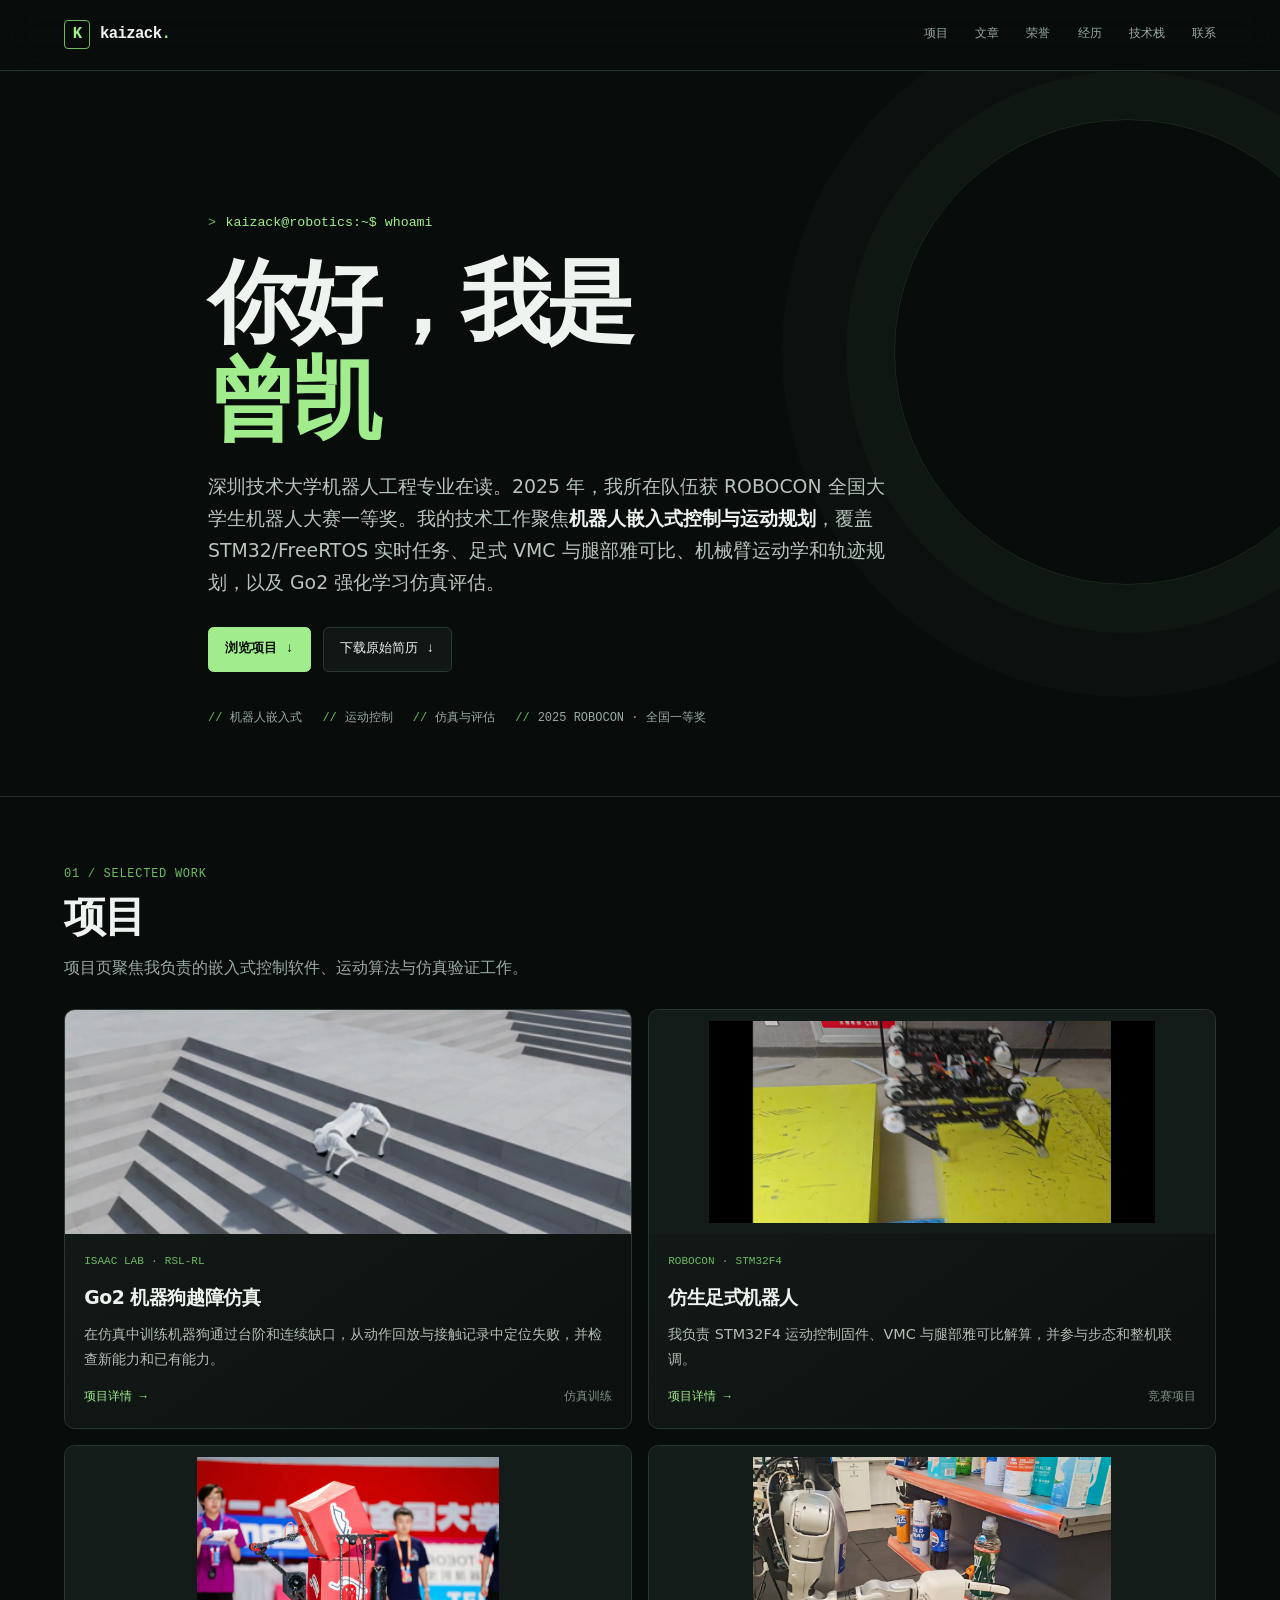
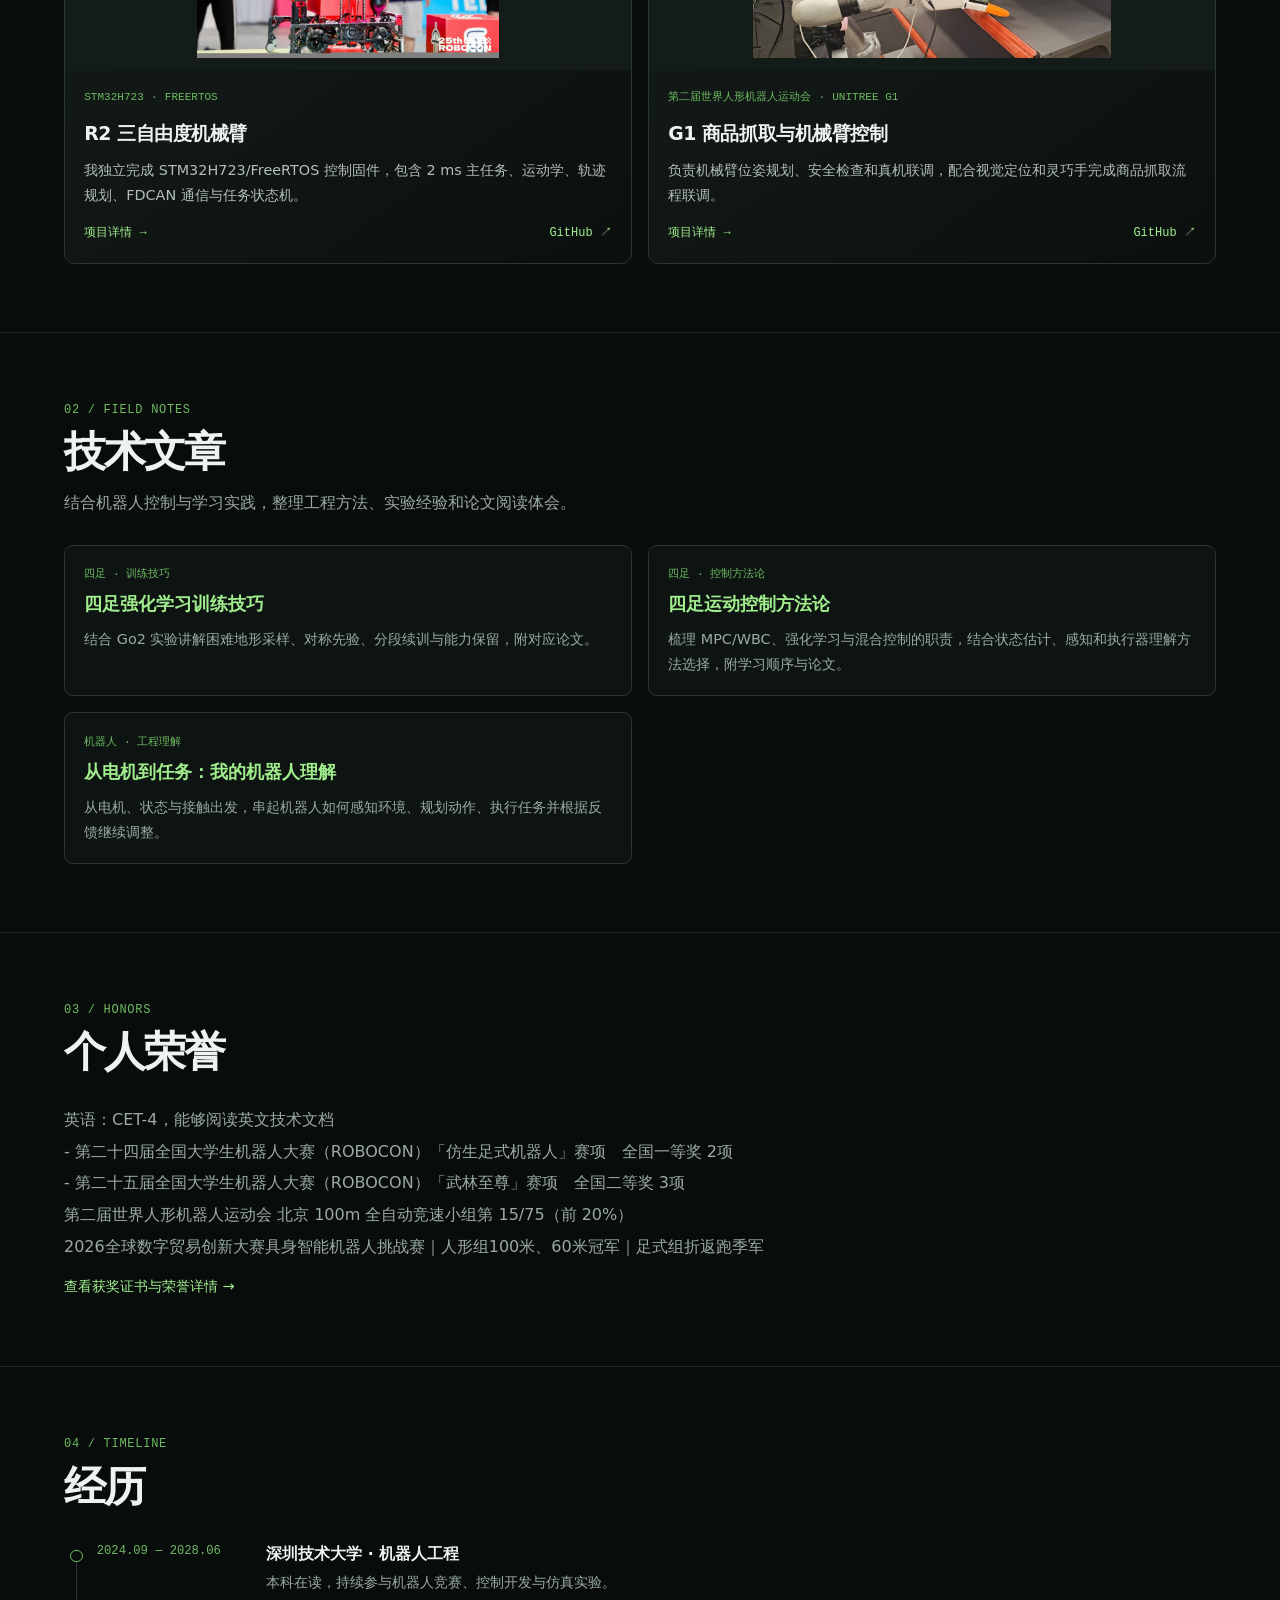
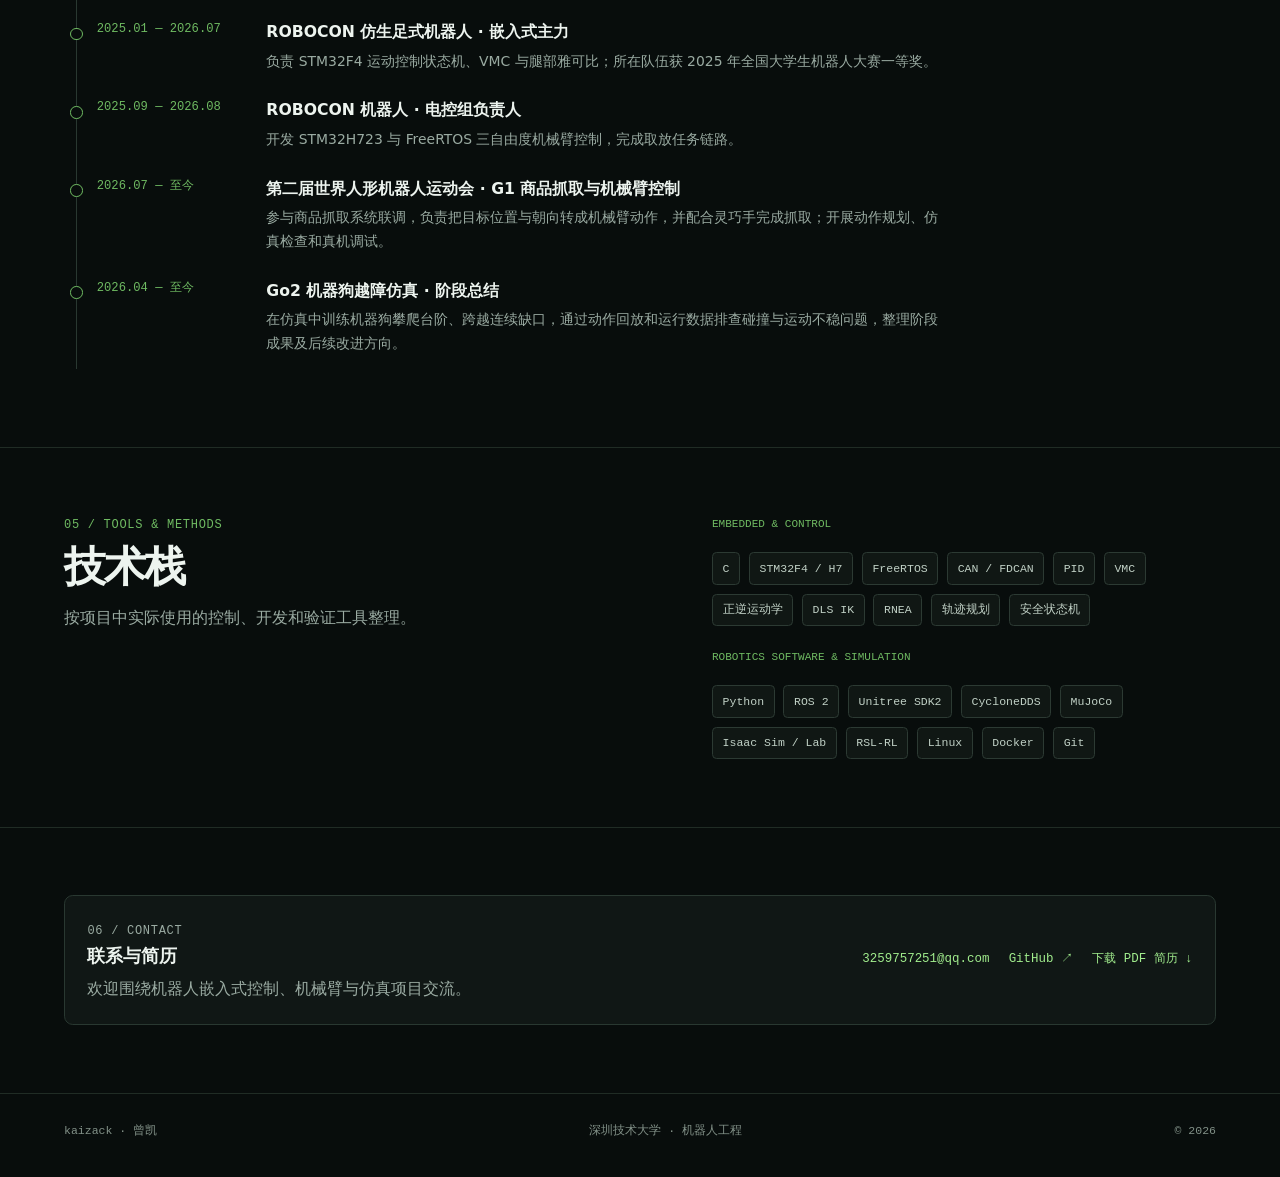
==== index.html @ fd7bc39d "Sync portfolio updates and resume-style honors" ====
<!doctype html>
<html lang="zh-CN">
<head>
  <meta charset="utf-8">
  <meta name="viewport" content="width=device-width, initial-scale=1">
  <meta name="theme-color" content="#080d0c">
  <meta name="description" content="曾凯的机器人项目与技术笔记：四足运动控制、STM32实时控制、Unitree G1机械臂与Go2仿真。">
  <title>kaizack — 曾凯的机器人技术主页</title>
  <link rel="icon" href="/assets/mark.svg" type="image/svg+xml">
  <link rel="stylesheet" href="/assets/site.css?v=d2a3a76b84ee8436ade313af73252d78590f33d6">
  <script src="/assets/site.js" defer></script>
</head>
<body>
<a class="skip-link" href="#main">跳至正文</a>
<header class="site-header"><div class="wrap nav-shell">
  <a class="brand" href="/" aria-label="kaizack 首页"><span class="brand-mark">K</span><span>kaizack<span class="brand-dot">.</span></span></a>
  <button class="nav-toggle" type="button" aria-expanded="false" aria-controls="primary-nav">菜单</button>
  <nav class="nav-links" id="primary-nav" aria-label="主导航">
    <a href="#projects">项目</a><a href="#articles">文章</a><a href="#honors">荣誉</a><a href="#timeline">经历</a><a href="#stack">技术栈</a><a href="#contact">联系</a>
  </nav>
</div></header>
<main id="main">
  <section class="hero"><div class="wrap hero-inner">
    <p class="terminal-label">kaizack@robotics:~$ whoami</p>
    <h1>你好，我是<br><span>曾凯</span></h1>
    <p class="hero-copy">深圳技术大学机器人工程专业在读。2025 年，我所在队伍获 ROBOCON 全国大学生机器人大赛一等奖。我的技术工作聚焦<strong>机器人嵌入式控制与运动规划</strong>，覆盖 STM32/FreeRTOS 实时任务、足式 VMC 与腿部雅可比、机械臂运动学和轨迹规划，以及 Go2 强化学习仿真评估。</p>
    <div class="hero-actions"><a class="button button-primary" href="#projects">浏览项目 <span aria-hidden="true">↓</span></a><a class="button" href="/assets/2028%20%E6%B7%B1%E5%9C%B3%E6%8A%80%E6%9C%AF%E5%A4%A7%E5%AD%A6%20%E6%9C%AC%E7%A7%91%20%E6%9C%BA%E5%99%A8%E4%BA%BA%E5%B7%A5%E7%A8%8B%20.pdf" download>下载原始简历 <span aria-hidden="true">↓</span></a></div>
    <div class="hero-facts"><span>机器人嵌入式</span><span>运动控制</span><span>仿真与评估</span><span>2025 ROBOCON · 全国一等奖</span></div>
  </div></section>

  <section class="section" id="projects"><div class="wrap">
    <div class="section-head"><div><p class="eyebrow">01 / selected work</p><h2>项目</h2><p class="section-intro">项目页聚焦我负责的嵌入式控制软件、运动算法与仿真验证工作。</p></div></div>
    <div class="project-grid">
      <article class="project-card">
        <a class="project-media" href="/projects/go2/" aria-label="打开 Go2 越障仿真项目详情"><img src="/assets/go2-stairs-15cm.png" alt="Go2 在 Isaac Lab 仿真中攀越 15 厘米台阶" loading="lazy"></a>
        <div class="project-body"><div class="project-meta"><span>ISAAC LAB</span><span>·</span><span>RSL-RL</span></div><h3>Go2 机器狗越障仿真</h3><p>在仿真中训练机器狗通过台阶和连续缺口，从动作回放与接触记录中定位失败，并检查新能力和已有能力。</p><div class="project-foot"><a href="/projects/go2/">项目详情 →</a><span>仿真训练</span></div></div>
      </article>
      <article class="project-card">
        <a class="project-media" href="/projects/quadruped/" aria-label="打开仿生足式机器人项目详情"><img class="photo-contain" src="/assets/quadruped-robocon.jpg" alt="ROBOCON 仿生足式机器人实机越过赛场障碍" loading="lazy"></a>
        <div class="project-body"><div class="project-meta"><span>ROBOCON</span><span>·</span><span>STM32F4</span></div><h3>仿生足式机器人</h3><p>我负责 STM32F4 运动控制固件、VMC 与腿部雅可比解算，并参与步态和整机联调。</p><div class="project-foot"><a href="/projects/quadruped/">项目详情 →</a><span>竞赛项目</span></div></div>
      </article>
      <article class="project-card">
        <a class="project-media" href="/projects/arm-1034/" aria-label="打开三自由度机械臂项目详情"><img class="photo-contain" src="/assets/arm-1034-robot.jpg" alt="深圳技术大学 1034 战队 ROBOCON 赛场机器人与取物机械臂" loading="lazy"></a>
        <div class="project-body"><div class="project-meta"><span>STM32H723</span><span>·</span><span>FREERTOS</span></div><h3>R2 三自由度机械臂</h3><p>我独立完成 STM32H723/FreeRTOS 控制固件，包含 2 ms 主任务、运动学、轨迹规划、FDCAN 通信与任务状态机。</p><div class="project-foot"><a href="/projects/arm-1034/">项目详情 →</a><a href="https://github.com/sztumbappe/1034_26_Arm" target="_blank" rel="noreferrer">GitHub ↗</a></div></div>
      </article>
      <article class="project-card">
        <a class="project-media" href="/projects/g1/" aria-label="打开 G1 机械臂项目详情"><img class="photo-contain" src="/assets/g1-arm.jpg" alt="Unitree G1 人形机器人机械臂与夹持器现场照片" loading="lazy"></a>
        <div class="project-body"><div class="project-meta"><span>第二届世界人形机器人运动会</span><span>·</span><span>UNITREE G1</span></div><h3>G1 商品抓取与机械臂控制</h3><p>负责机械臂位姿规划、安全检查和真机联调，配合视觉定位和灵巧手完成商品抓取流程联调。</p><div class="project-foot"><a href="/projects/g1/">项目详情 →</a><a href="https://github.com/sztumbappe/1034-G1" target="_blank" rel="noreferrer">GitHub ↗</a></div></div>
      </article>
    </div>
  </div></section>

  <section class="section" id="articles"><div class="wrap">
    <div class="section-head"><div><p class="eyebrow">02 / field notes</p><h2>技术文章</h2><p class="section-intro">结合机器人控制与学习实践，整理工程方法、实验经验和论文阅读体会。</p></div></div>
    <div class="article-grid">
      <article class="article-card"><div class="article-meta">四足 · 训练技巧</div><h3><a href="/blog/go2-evaluation/">四足强化学习训练技巧</a></h3><p>结合 Go2 实验讲解困难地形采样、对称先验、分段续训与能力保留，附对应论文。</p></article>
      <article class="article-card"><div class="article-meta">四足 · 控制方法论</div><h3><a href="/blog/contact-stop-review/">四足运动控制方法论</a></h3><p>梳理 MPC/WBC、强化学习与混合控制的职责，结合状态估计、感知和执行器理解方法选择，附学习顺序与论文。</p></article>
      <article class="article-card"><div class="article-meta">机器人 · 工程理解</div><h3><a href="/blog/from-motors-to-tasks/">从电机到任务：我的机器人理解</a></h3><p>从电机、状态与接触出发，串起机器人如何感知环境、规划动作、执行任务并根据反馈继续调整。</p></article>
    </div>
  </div></section>

  <section class="section" id="honors"><div class="wrap">
    <div class="section-head"><div><p class="eyebrow">03 / honors</p><h2>个人荣誉</h2></div></div>
    <div class="honors-resume-list" aria-label="荣誉与英语能力">
      <p>英语：CET-4，能够阅读英文技术文档</p>
      <p>- 第二十四届全国大学生机器人大赛（ROBOCON）「仿生足式机器人」赛项　全国一等奖 2项</p>
      <p>- 第二十五届全国大学生机器人大赛（ROBOCON）「武林至尊」赛项　全国二等奖 3项</p>
      <p>第二届世界人形机器人运动会 北京 100m 全自动竞速小组第 15/75（前 20%）</p>
      <p>2026全球数字贸易创新大赛具身智能机器人挑战赛｜人形组100米、60米冠军｜足式组折返跑季军</p>
    </div>
    <a class="honors-resume-link" href="/honors/">查看获奖证书与荣誉详情 →</a>
  </div></section>

  <section class="section" id="timeline"><div class="wrap">
    <div class="section-head"><div><p class="eyebrow">04 / timeline</p><h2>经历</h2></div></div>
    <div class="timeline">
      <div class="timeline-item"><div class="timeline-date">2024.09 — 2028.06</div><div><h3>深圳技术大学 · 机器人工程</h3><p>本科在读，持续参与机器人竞赛、控制开发与仿真实验。</p></div></div>
      <div class="timeline-item"><div class="timeline-date">2025.01 — 2026.07</div><div><h3>ROBOCON 仿生足式机器人 · 嵌入式主力</h3><p>负责 STM32F4 运动控制状态机、VMC 与腿部雅可比；所在队伍获 2025 年全国大学生机器人大赛一等奖。</p></div></div>
      <div class="timeline-item"><div class="timeline-date">2025.09 — 2026.08</div><div><h3>ROBOCON 机器人 · 电控组负责人</h3><p>开发 STM32H723 与 FreeRTOS 三自由度机械臂控制，完成取放任务链路。</p></div></div>
      <div class="timeline-item"><div class="timeline-date">2026.07 — 至今</div><div><h3>第二届世界人形机器人运动会 · G1 商品抓取与机械臂控制</h3><p>参与商品抓取系统联调，负责把目标位置与朝向转成机械臂动作，并配合灵巧手完成抓取；开展动作规划、仿真检查和真机调试。</p></div></div>
      <div class="timeline-item"><div class="timeline-date">2026.04 — 至今</div><div><h3>Go2 机器狗越障仿真 · 阶段总结</h3><p>在仿真中训练机器狗攀爬台阶、跨越连续缺口，通过动作回放和运行数据排查碰撞与运动不稳问题，整理阶段成果及后续改进方向。</p></div></div>
    </div>
  </div></section>

  <section class="section" id="stack"><div class="wrap split">
    <div><p class="eyebrow">05 / tools & methods</p><h2>技术栈</h2><p class="section-intro">按项目中实际使用的控制、开发和验证工具整理。</p></div>
    <div>
      <div class="project-meta">EMBEDDED & CONTROL</div><div class="skill-list"><span class="tag">C</span><span class="tag">STM32F4 / H7</span><span class="tag">FreeRTOS</span><span class="tag">CAN / FDCAN</span><span class="tag">PID</span><span class="tag">VMC</span><span class="tag">正逆运动学</span><span class="tag">DLS IK</span><span class="tag">RNEA</span><span class="tag">轨迹规划</span><span class="tag">安全状态机</span></div>
      <div class="project-meta" style="margin-top:1.35rem">ROBOTICS SOFTWARE & SIMULATION</div><div class="skill-list"><span class="tag">Python</span><span class="tag">ROS 2</span><span class="tag">Unitree SDK2</span><span class="tag">CycloneDDS</span><span class="tag">MuJoCo</span><span class="tag">Isaac Sim / Lab</span><span class="tag">RSL-RL</span><span class="tag">Linux</span><span class="tag">Docker</span><span class="tag">Git</span></div>
    </div>
  </div></section>

  <section class="section" id="contact"><div class="wrap">
    <div class="contact-panel"><div><p class="eyebrow">06 / contact</p><h3>联系与简历</h3><p>欢迎围绕机器人嵌入式控制、机械臂与仿真项目交流。</p></div><div class="contact-links"><a href="mailto:3259757251@qq.com">3259757251@qq.com</a><a href="https://github.com/sztumbappe" target="_blank" rel="noreferrer">GitHub ↗</a><a href="/assets/2028%20%E6%B7%B1%E5%9C%B3%E6%8A%80%E6%9C%AF%E5%A4%A7%E5%AD%A6%20%E6%9C%AC%E7%A7%91%20%E6%9C%BA%E5%99%A8%E4%BA%BA%E5%B7%A5%E7%A8%8B%20.pdf" download>下载 PDF 简历 ↓</a></div></div>
  </div></section>
</main>
<footer class="site-footer"><div class="wrap footer-inner"><span>kaizack · 曾凯</span><span>深圳技术大学 · 机器人工程</span><span>© 2026</span></div></footer>
</body></html>
---- assets/site.css ----
:root {
  color-scheme: dark;
  --bg: #080d0c;
  --panel: #101715;
  --panel-raised: #151e1b;
  --line: #293831;
  --muted: #9aaba2;
  --text: #edf4ef;
  --green: #a1ed8d;
  --green-dim: #6fba62;
  --orange: #ffc27a;
  --mono: ui-monospace, SFMono-Regular, Menlo, Monaco, Consolas, "Liberation Mono", monospace;
  --sans: Inter, ui-sans-serif, system-ui, -apple-system, BlinkMacSystemFont, "Segoe UI", sans-serif;
  --measure: 72rem;
}
* { box-sizing: border-box; }
html { scroll-behavior: smooth; scroll-padding-top: 6rem; }
body { margin: 0; color: var(--text); background: var(--bg); font-family: var(--sans); line-height: 1.7; }
body::before { position: fixed; inset: 0; z-index: -1; content: ""; pointer-events: none; opacity: .16; background-image: linear-gradient(rgba(145, 183, 154, .08) 1px, transparent 1px), linear-gradient(90deg, rgba(145, 183, 154, .08) 1px, transparent 1px); background-size: 44px 44px; mask-image: linear-gradient(to bottom, black, transparent 78%); }
a { color: var(--green); text-decoration: none; }
a:hover { color: #d4ffcb; }
button { font: inherit; }
img, video { display: block; max-width: 100%; }
::selection { color: var(--bg); background: var(--green); }
.wrap { width: min(var(--measure), calc(100% - 2.5rem)); margin-inline: auto; }
.mono, code, .eyebrow, .nav-links, .terminal-label, .tag, .project-meta, .article-meta, .timeline-date { font-family: var(--mono); }
.skip-link { position: absolute; left: 1rem; top: -5rem; z-index: 20; padding: .65rem 1rem; color: var(--bg); background: var(--green); }
.skip-link:focus { top: 1rem; }
.site-header { position: sticky; top: 0; z-index: 10; border-bottom: 1px solid rgba(65, 87, 73, .55); background: rgba(8, 13, 12, .88); backdrop-filter: blur(18px); }
.nav-shell { min-height: 4.35rem; display: flex; align-items: center; justify-content: space-between; gap: 1.2rem; }
.brand { display: inline-flex; align-items: center; gap: .6rem; color: var(--text); font-family: var(--mono); font-size: .98rem; font-weight: 700; letter-spacing: -.04em; }
.brand-mark { display: inline-grid; width: 1.65rem; aspect-ratio: 1; place-items: center; border: 1px solid var(--green-dim); border-radius: .25rem; color: var(--green); }
.brand-dot { color: var(--green); }
.nav-links { display: flex; align-items: center; gap: clamp(.8rem, 2.6vw, 1.7rem); font-size: .78rem; }
.nav-links a { color: var(--muted); }
.nav-links a:hover, .nav-links a[aria-current="page"] { color: var(--green); }
.nav-toggle { display: none; padding: .45rem .65rem; border: 1px solid var(--line); border-radius: .35rem; color: var(--text); background: transparent; cursor: pointer; }
main { min-height: 70vh; }
.hero { position: relative; padding: clamp(4.2rem, 10vw, 8rem) 0 4.2rem; overflow: hidden; }
.hero::after { position: absolute; top: 3rem; right: -5rem; width: min(37vw, 29rem); aspect-ratio: 1; border: 1px solid rgba(161, 237, 141, .12); border-radius: 50%; box-shadow: 0 0 0 3rem rgba(161,237,141,.025), 0 0 0 7rem rgba(161,237,141,.02); content: ""; pointer-events: none; }
.hero-inner { position: relative; z-index: 1; max-width: 54rem; }
.terminal-label { display: inline-flex; gap: .6rem; align-items: center; margin-bottom: 1.25rem; color: var(--green); font-size: .83rem; }
.terminal-label::before { content: ">"; color: var(--green-dim); }
.hero h1 { max-width: 15ch; margin: 0; font-size: clamp(2.8rem, 7vw, 5.8rem); font-weight: 720; letter-spacing: -.065em; line-height: 1.08; }
.hero h1 span { color: var(--green); }
.hero-copy { max-width: 43rem; margin: 1.35rem 0 0; color: #b8c5bd; font-size: clamp(1rem, 1.7vw, 1.18rem); }
.hero-copy strong { color: var(--text); font-weight: 600; }
.hero-actions { display: flex; flex-wrap: wrap; gap: .75rem; margin-top: 1.8rem; }
.button { display: inline-flex; min-height: 2.85rem; align-items: center; justify-content: center; gap: .55rem; padding: .65rem 1rem; border: 1px solid var(--line); border-radius: .35rem; color: var(--text); background: var(--panel); font-family: var(--mono); font-size: .83rem; transition: border-color .16s ease, background .16s ease, transform .16s ease; }
.button:hover { transform: translateY(-1px); border-color: var(--green-dim); background: var(--panel-raised); color: var(--text); }
.button-primary { border-color: var(--green); color: #091008; background: var(--green); font-weight: 700; }
.button-primary:hover { border-color: #c1ffb1; color: #091008; background: #c1ffb1; }
.hero-facts { display: flex; flex-wrap: wrap; gap: .6rem 1.25rem; margin-top: 2.25rem; color: var(--muted); font-family: var(--mono); font-size: .75rem; }
.hero-facts span::before { margin-right: .5rem; color: var(--green-dim); content: "//"; }
.section { padding: 4.2rem 0; border-top: 1px solid rgba(65, 87, 73, .43); }
.section-head { display: flex; align-items: end; justify-content: space-between; gap: 1.5rem; margin-bottom: 1.75rem; }
.eyebrow { margin: 0 0 .45rem; color: var(--green-dim); font-size: .75rem; letter-spacing: .06em; text-transform: uppercase; }
h2 { margin: 0; font-size: clamp(1.75rem, 4vw, 2.65rem); letter-spacing: -.045em; line-height: 1.2; }
.section-intro { max-width: 40rem; margin: .7rem 0 0; color: var(--muted); }
.text-link { flex: 0 0 auto; color: var(--green); font-family: var(--mono); font-size: .78rem; }
.text-link::after { content: " ↗"; }
.project-grid { display: grid; grid-template-columns: repeat(2, minmax(0, 1fr)); gap: 1rem; }
.project-card { min-width: 0; overflow: hidden; border: 1px solid var(--line); border-radius: .65rem; background: linear-gradient(145deg, rgba(21,30,27,.95), rgba(12,17,15,.97)); transition: transform .18s ease, border-color .18s ease; }
.project-card:hover { transform: translateY(-3px); border-color: #587254; }
.project-card img { width: 100%; height: 14rem; object-fit: cover; background: #141c19; }
.project-media { display: block; width: 100%; overflow: hidden; cursor: pointer; }
.project-media img { display: block; }
.project-card .photo-contain { object-fit: contain; padding: .7rem; }
.media-button { width: 100%; padding: 0; overflow: hidden; border: 0; background: transparent; cursor: zoom-in; }
.project-body { padding: 1.15rem 1.2rem 1.25rem; }
.project-meta { display: flex; flex-wrap: wrap; gap: .45rem; margin-bottom: .65rem; color: var(--green-dim); font-size: .69rem; }
.project-body h3 { margin: 0; font-size: 1.18rem; letter-spacing: -.025em; }
.project-body p { margin: .55rem 0 1rem; color: #b2beb6; font-size: .9rem; }
.project-foot { display: flex; align-items: center; justify-content: space-between; gap: 1rem; font-family: var(--mono); font-size: .75rem; }
.project-foot a { color: var(--green); }
.project-foot span { color: #7e9085; }
.article-grid { display: grid; grid-template-columns: repeat(2, minmax(0, 1fr)); gap: 1rem; }
.article-card { padding: 1.2rem; border: 1px solid var(--line); border-radius: .55rem; background: rgba(16,23,21,.8); }
.article-card h3 { margin: .35rem 0 .45rem; font-size: 1.13rem; }
.article-card p { margin: 0; color: var(--muted); font-size: .9rem; }
.article-card .article-meta { color: var(--green-dim); font-size: .7rem; }
.honor-highlights { display: grid; grid-template-columns: repeat(2, minmax(0, 1fr)); gap: 1rem; }
.honor-highlight { min-width: 0; overflow: hidden; border: 1px solid var(--line); border-radius: .55rem; background: rgba(16,23,21,.8); }
.honor-highlight-link { display: flex; height: 9rem; align-items: center; justify-content: center; overflow: hidden; padding: .65rem; background: #0c1210; cursor: pointer; }
.honor-highlight-link:hover { background: #111a16; }
.honor-highlight-link img { display: block; flex: 0 1 auto; width: auto; height: 100%; min-width: 0; min-height: 0; max-width: 100%; max-height: 100%; object-fit: contain; }
.honor-highlight-caption { margin: 0; padding: .75rem .9rem .85rem; color: var(--green); font-size: .92rem; line-height: 1.55; }
.honors-resume-list { display: grid; gap: .28rem; margin-top: 1rem; }
.honors-resume-list p { margin: 0; color: var(--muted); font-size: 1rem; font-weight: 400; line-height: 1.7; }
.honors-resume-link { display: inline-block; margin-top: .85rem; color: var(--green); font-size: .9rem; }
.honors-grid { display: grid; grid-template-columns: repeat(3, minmax(0, 1fr)); gap: 1rem; }
.honor-card { min-width: 0; overflow: hidden; border: 1px solid var(--line); border-radius: .55rem; background: rgba(16,23,21,.8); }
.honor-text-card .honor-body { display: flex; min-height: 20rem; flex-direction: column; justify-content: center; }
.honor-preview { display: block; width: 100%; padding: .7rem; border: 0; background: #0c1210; cursor: zoom-in; }
.honor-preview img { width: 100%; aspect-ratio: 210 / 297; object-fit: contain; }
.honor-body { padding: 1rem 1.1rem 1.1rem; }
.honor-year { margin: 0 0 .35rem; color: var(--green-dim); font-family: var(--mono); font-size: .72rem; }
.honor-body h3 { margin: 0; font-size: 1rem; line-height: 1.55; }
.honor-result { margin: .45rem 0 0; color: var(--green); font-size: .9rem; }
.honor-document-link { display: inline-block; margin-top: .65rem; color: var(--green-dim); font-family: var(--mono); font-size: .75rem; }
@media (max-width: 980px) {
  .honors-grid { grid-template-columns: repeat(2, minmax(0, 1fr)); }
}
.split { display: grid; grid-template-columns: minmax(0, 1.1fr) minmax(14rem, .9fr); gap: 2rem; align-items: start; }
.prose { max-width: 52rem; color: #c4cec8; }
.prose p { margin: 0 0 1rem; }
.prose strong { color: var(--text); }
.prose h2 { margin: 2rem 0 .8rem; font-size: 1.45rem; }
.prose h3 { margin: 1.5rem 0 .55rem; color: var(--text); font-size: 1.08rem; }
.prose ul { padding-left: 1.25rem; }
.prose li { margin: .42rem 0; }
.prose code { padding: .08rem .3rem; border: 1px solid #31433a; border-radius: .2rem; color: #c5efa9; background: #121b17; font-size: .88em; }
.prose blockquote { margin: 1.2rem 0; padding: .85rem 1rem; border-left: 2px solid var(--green-dim); color: #d5e0d8; background: rgba(161,237,141,.055); }
.prose pre { overflow-x: auto; margin: 1rem 0 1.2rem; padding: .9rem 1rem; border: 1px solid var(--line); border-radius: .4rem; color: #c4cec8; background: #0c1210; }
.prose pre code { display: block; padding: 0; border: 0; color: inherit; background: transparent; font-size: .84rem; line-height: 1.65; white-space: pre; }
.prose figure { margin: 1rem 0 1.5rem; }
.prose figcaption { margin-top: -.7rem; color: var(--muted); font-size: .82rem; line-height: 1.6; }
.callout { margin: 1.2rem 0; padding: 1rem 1.1rem; border-left: 2px solid var(--green-dim); background: rgba(161,237,141,.055); color: #c9d5cd; }
.callout strong { color: var(--green); }
.timeline { position: relative; display: grid; gap: 0; max-width: 55rem; margin-left: .4rem; }
.timeline::before { position: absolute; top: .55rem; bottom: .65rem; left: .32rem; width: 1px; background: var(--line); content: ""; }
.timeline-item { position: relative; display: grid; grid-template-columns: 9.4rem 1fr; gap: 1.2rem; padding: 0 0 1.5rem 1.65rem; }
.timeline-item::before { position: absolute; top: .56rem; left: 0; width: .65rem; height: .65rem; border: 1px solid var(--green-dim); border-radius: 50%; background: var(--bg); content: ""; }
.timeline-date { color: var(--green-dim); font-size: .76rem; }
.timeline-item h3 { margin: 0; font-size: .98rem; }
.timeline-item p { margin: .25rem 0 0; color: var(--muted); font-size: .87rem; }
.skill-list { display: flex; flex-wrap: wrap; gap: .55rem; margin-top: 1.15rem; }
.tag { padding: .35rem .6rem; border: 1px solid #2c3a33; border-radius: .28rem; color: #c0d0c5; background: #101714; font-size: .72rem; }
.contact-panel { display: flex; flex-wrap: wrap; align-items: center; justify-content: space-between; gap: 1.2rem; padding: 1.4rem; border: 1px solid var(--line); border-radius: .55rem; background: var(--panel); }
.contact-panel h3 { margin: 0; font-size: 1.1rem; }
.contact-panel p { margin: .2rem 0 0; color: var(--muted); }
.contact-links { display: flex; flex-wrap: wrap; gap: .8rem 1.2rem; font-family: var(--mono); font-size: .78rem; }
.site-footer { padding: 1.7rem 0 2.3rem; border-top: 1px solid rgba(65, 87, 73, .43); color: #829188; font-family: var(--mono); font-size: .72rem; }
.footer-inner { display: flex; flex-wrap: wrap; justify-content: space-between; gap: .6rem 1.5rem; }
.page-hero { padding: 3.2rem 0 2rem; border-bottom: 1px solid rgba(65, 87, 73, .43); }
.breadcrumbs { margin-bottom: 1.1rem; color: var(--muted); font-family: var(--mono); font-size: .73rem; }
.breadcrumbs a { color: var(--green-dim); }
.page-hero h1 { margin: 0; font-size: clamp(2.1rem, 5vw, 3.7rem); letter-spacing: -.055em; line-height: 1.12; }
.page-hero .lede { max-width: 52rem; margin: 1rem 0 0; color: #b9c6be; font-size: 1.02rem; }
.page-meta { display: flex; flex-wrap: wrap; gap: .5rem 1rem; margin-top: 1rem; color: var(--green-dim); font-family: var(--mono); font-size: .73rem; }
.detail-content { padding: 2.4rem 0 4.5rem; }
.detail-grid { display: grid; grid-template-columns: minmax(0, 1fr) 17rem; gap: 2rem; align-items: start; }
.detail-aside { position: sticky; top: 6rem; padding: 1rem; border: 1px solid var(--line); border-radius: .45rem; background: var(--panel); }
.detail-aside h2 { margin: 0 0 .65rem; font-size: .78rem; font-family: var(--mono); color: var(--green); }
.detail-aside a { display: block; padding: .32rem 0; color: var(--muted); font-size: .82rem; }
.detail-aside a:hover { color: var(--green); }
.detail-image { width: 100%; max-height: 32rem; margin: 1rem 0 1.35rem; object-fit: contain; border: 1px solid var(--line); border-radius: .45rem; background: #0c1210; }
.metric-grid { display: grid; grid-template-columns: repeat(2, minmax(0, 1fr)); gap: .7rem; margin: 1.2rem 0; }
.metric { padding: .85rem; border: 1px solid var(--line); border-radius: .4rem; background: var(--panel); }
.metric b { display: block; color: var(--green); font-family: var(--mono); font-size: 1.15rem; }
.metric span { display: block; color: var(--muted); font-size: .75rem; }
.video-grid { display: grid; grid-template-columns: repeat(2, minmax(0, 1fr)); gap: 1rem; margin: 1.2rem 0; }
.video-card { min-width: 0; padding: .65rem; border: 1px solid var(--line); border-radius: .45rem; background: var(--panel); }
.video-card video { width: 100%; border-radius: .28rem; background: #050807; }
.video-card h3 { margin: .55rem .2rem .1rem; font-size: .87rem; }
.video-card p { margin: 0 .2rem .25rem; color: var(--muted); font-size: .76rem; }
.data-table { width: 100%; margin: 1rem 0 1.3rem; border-collapse: collapse; font-size: .84rem; }
.data-table th, .data-table td { padding: .7rem .65rem; border-bottom: 1px solid var(--line); text-align: left; vertical-align: top; }
.data-table th { color: var(--green); font-family: var(--mono); font-size: .72rem; font-weight: 500; }
.data-table td { color: #c4cec8; }
.article-toc { padding: 1rem; border: 1px solid var(--line); border-radius: .45rem; background: var(--panel); }
.article-toc h2 { margin: 0 0 .55rem; color: var(--green); font-family: var(--mono); font-size: .78rem; }
.article-toc a { display: block; padding: .25rem 0; color: var(--muted); font-size: .82rem; }
.article-toc a:hover { color: var(--green); }
.note-small { color: var(--muted); font-size: .78rem; }
dialog.lightbox { width: min(94vw, 72rem); max-width: none; max-height: 92vh; padding: .65rem; overflow: auto; border: 1px solid #536953; border-radius: .55rem; color: var(--text); background: #080d0c; }
dialog.lightbox::backdrop { background: rgba(0,0,0,.82); backdrop-filter: blur(5px); }
.lightbox img { width: 100%; max-height: calc(92vh - 5rem); object-fit: contain; }
.lightbox-close { display: flex; justify-content: end; margin-bottom: .4rem; }
.lightbox-close button { padding: .4rem .65rem; border: 1px solid var(--line); border-radius: .25rem; color: var(--text); background: var(--panel); cursor: pointer; }
:focus-visible { outline: 2px solid var(--green); outline-offset: 3px; }
@media (max-width: 760px) {
  .nav-shell { min-height: 4rem; }
  .nav-toggle { display: inline-flex; }
  .nav-links { position: absolute; top: calc(100% + 1px); right: 0; left: 0; display: none; align-items: stretch; flex-direction: column; gap: 0; padding: .5rem 1.25rem 1rem; border-bottom: 1px solid var(--line); background: rgba(8,13,12,.98); }
  .nav-links[data-open="true"] { display: flex; }
  .nav-links a { padding: .6rem .1rem; }
  .project-grid, .article-grid { grid-template-columns: 1fr; }
  .honors-grid { grid-template-columns: 1fr; }
  .honor-highlights { grid-template-columns: repeat(2, minmax(0, 1fr)); }
  .honor-highlight-link { height: 7.5rem; }
  .honor-highlight-caption { padding: .6rem .65rem .7rem; font-size: .78rem; line-height: 1.45; }
  .project-card img { height: 13rem; }
  .split, .detail-grid { grid-template-columns: 1fr; }
  .detail-aside { position: static; order: -1; }
  .detail-aside nav { display: flex; flex-wrap: wrap; gap: .2rem .8rem; }
  .timeline-item { grid-template-columns: 1fr; gap: .12rem; }
  .video-grid { grid-template-columns: 1fr; }
  .section { padding: 3.2rem 0; }
}
@media (max-width: 440px) {
  .wrap { width: min(var(--measure), calc(100% - 1.4rem)); }
  .hero { padding-top: 3.5rem; }
  .hero::after { right: -15rem; width: 24rem; }
  .section-head { align-items: start; flex-direction: column; gap: .6rem; }
  .contact-panel { align-items: start; flex-direction: column; }
  .metric-grid { grid-template-columns: 1fr 1fr; }
  .data-table { font-size: .74rem; }
  .data-table th, .data-table td { padding: .55rem .4rem; }
}
@media (prefers-reduced-motion: reduce) {
  html { scroll-behavior: auto; }
  *, *::before, *::after { scroll-behavior: auto !important; transition-duration: .01ms !important; animation-duration: .01ms !important; }
}
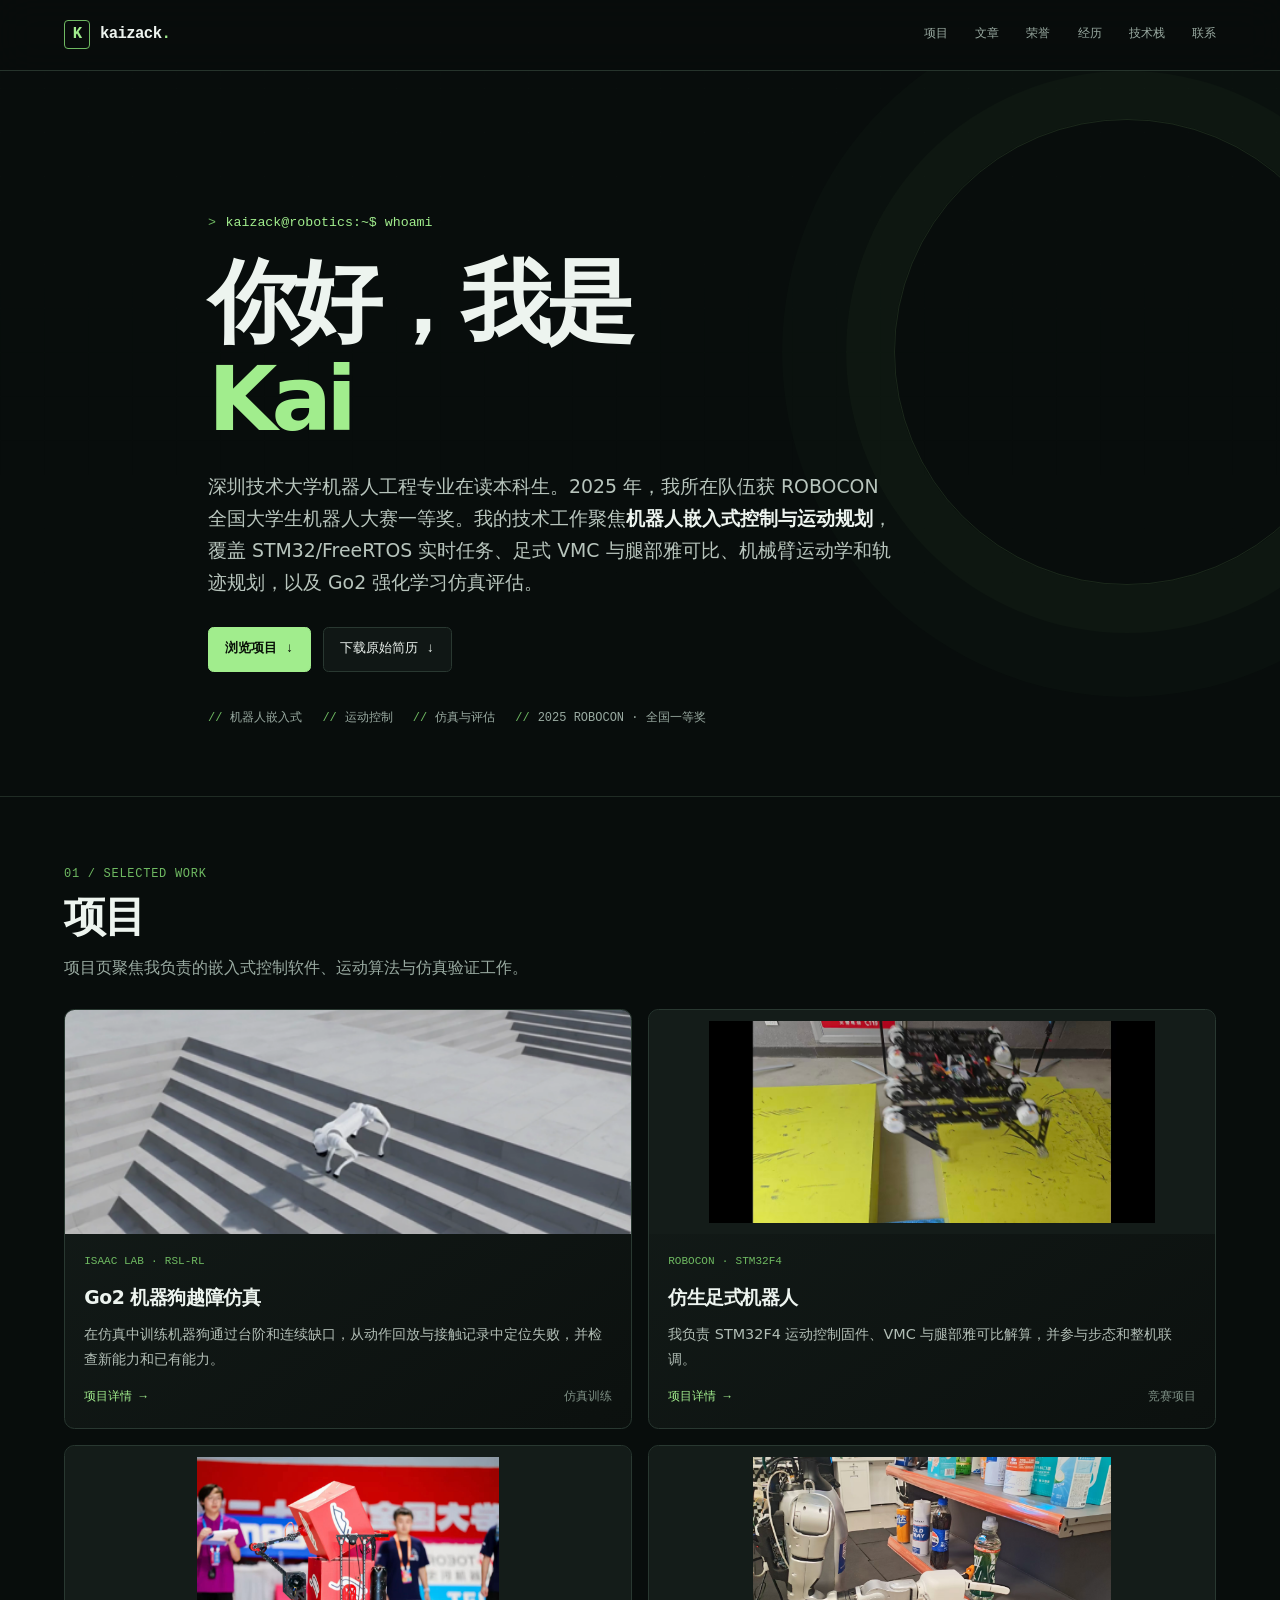
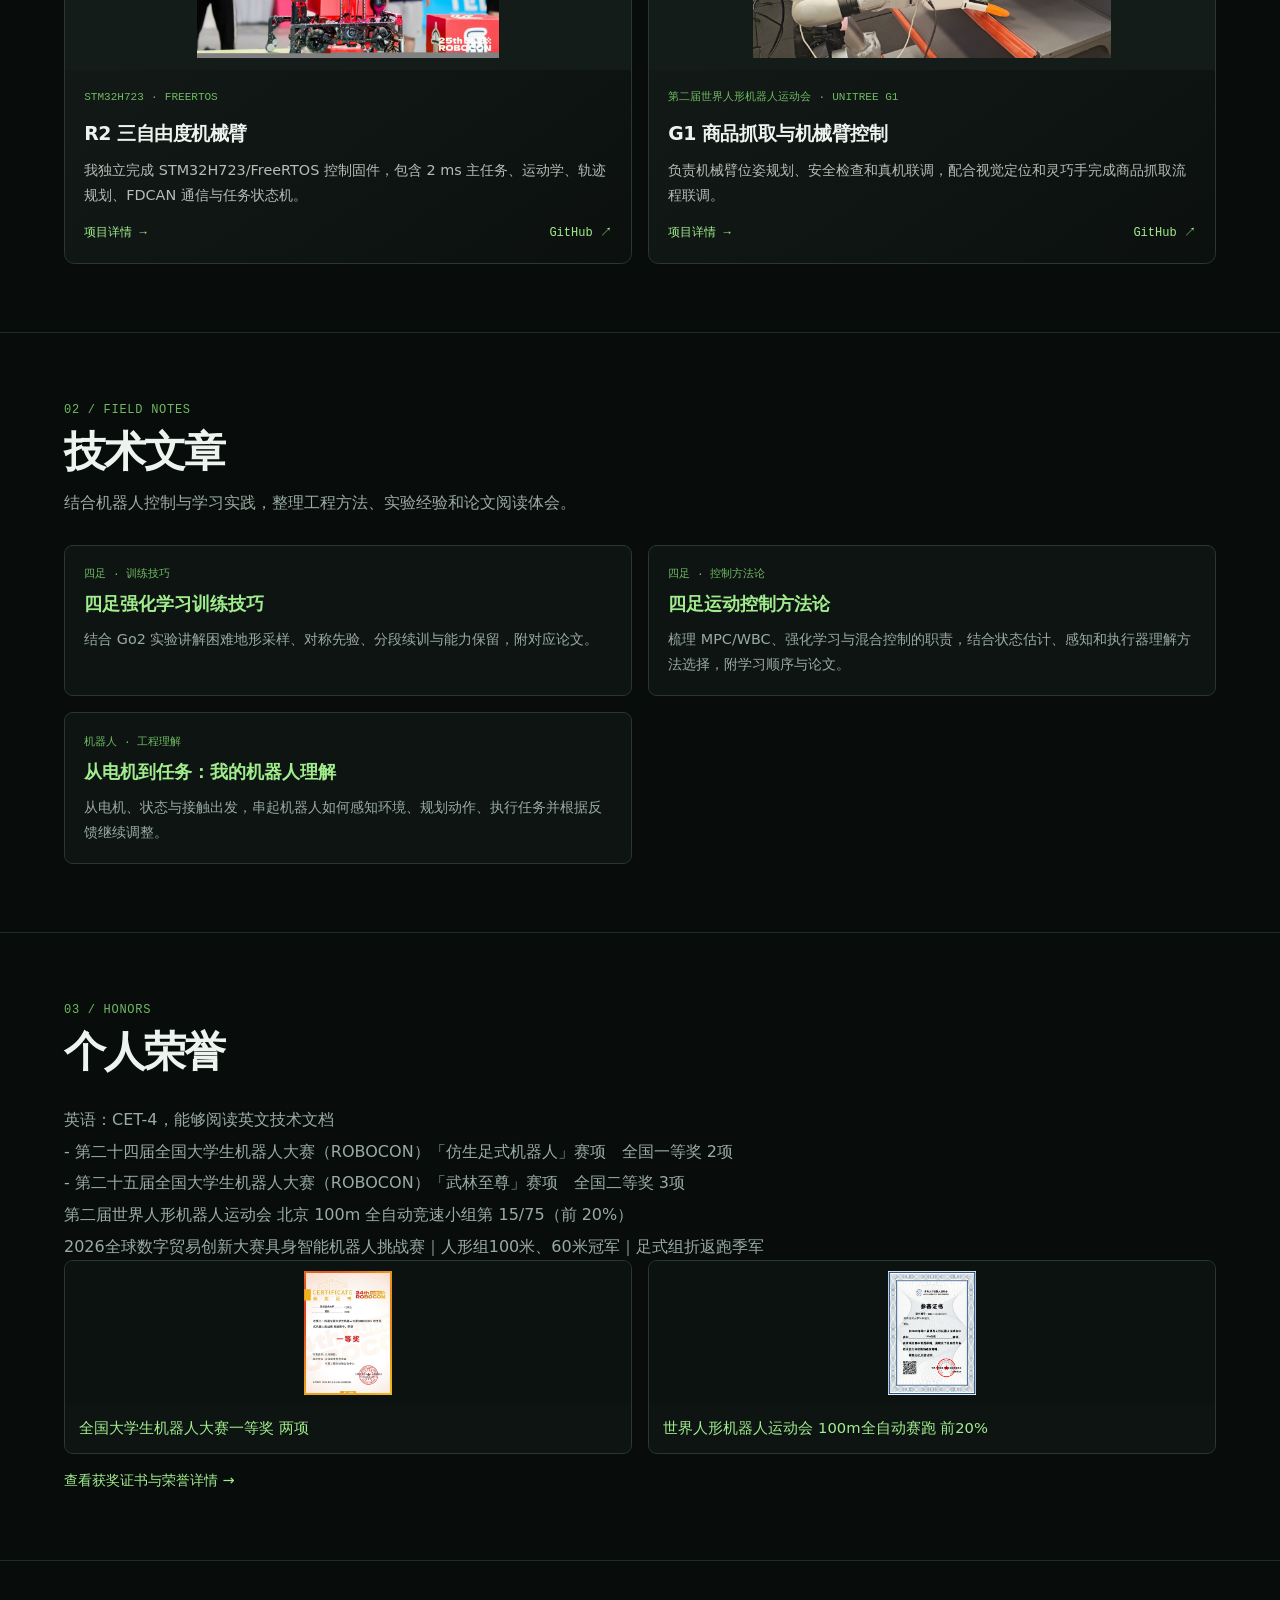
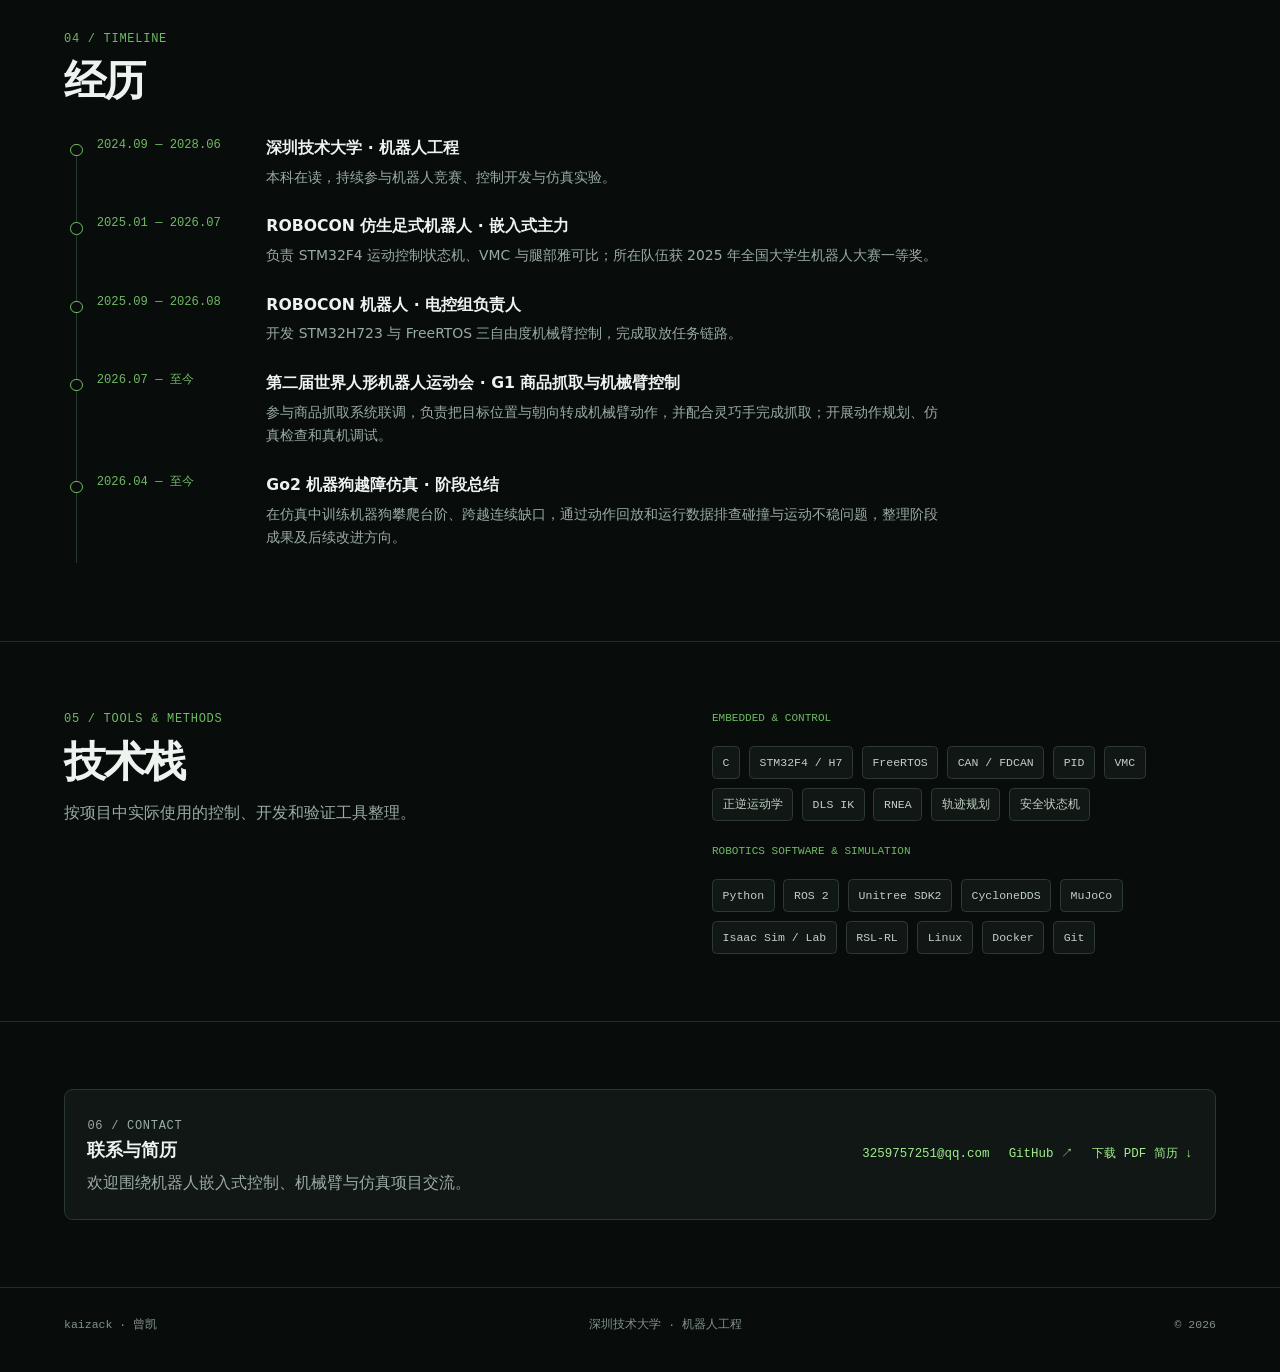
==== commit e979124f: "Update profile, honors gallery, and Go2 replay placement" ====
--- a/index.html
+++ b/index.html
@@ -4,8 +4,8 @@
   <meta charset="utf-8">
   <meta name="viewport" content="width=device-width, initial-scale=1">
   <meta name="theme-color" content="#080d0c">
-  <meta name="description" content="曾凯的机器人项目与技术笔记：四足运动控制、STM32实时控制、Unitree G1机械臂与Go2仿真。">
-  <title>kaizack — 曾凯的机器人技术主页</title>
+  <meta name="description" content="kai的机器人项目与技术笔记：四足运动控制、STM32实时控制、Unitree G1机械臂与Go2仿真。">
+  <title>kaizack —的机器人技术主页</title>
   <link rel="icon" href="/assets/mark.svg" type="image/svg+xml">
   <link rel="stylesheet" href="/assets/site.css?v=d2a3a76b84ee8436ade313af73252d78590f33d6">
   <script src="/assets/site.js" defer></script>
@@ -22,8 +22,8 @@
 <main id="main">
   <section class="hero"><div class="wrap hero-inner">
     <p class="terminal-label">kaizack@robotics:~$ whoami</p>
-    <h1>你好，我是<br><span>曾凯</span></h1>
-    <p class="hero-copy">深圳技术大学机器人工程专业在读。2025 年，我所在队伍获 ROBOCON 全国大学生机器人大赛一等奖。我的技术工作聚焦<strong>机器人嵌入式控制与运动规划</strong>，覆盖 STM32/FreeRTOS 实时任务、足式 VMC 与腿部雅可比、机械臂运动学和轨迹规划，以及 Go2 强化学习仿真评估。</p>
+    <h1>你好，我是<br><span>Kai</span></h1>
+    <p class="hero-copy">深圳技术大学机器人工程专业在读本科生。2025 年，我所在队伍获 ROBOCON 全国大学生机器人大赛一等奖。我的技术工作聚焦<strong>机器人嵌入式控制与运动规划</strong>，覆盖 STM32/FreeRTOS 实时任务、足式 VMC 与腿部雅可比、机械臂运动学和轨迹规划，以及 Go2 强化学习仿真评估。</p>
     <div class="hero-actions"><a class="button button-primary" href="#projects">浏览项目 <span aria-hidden="true">↓</span></a><a class="button" href="/assets/2028%20%E6%B7%B1%E5%9C%B3%E6%8A%80%E6%9C%AF%E5%A4%A7%E5%AD%A6%20%E6%9C%AC%E7%A7%91%20%E6%9C%BA%E5%99%A8%E4%BA%BA%E5%B7%A5%E7%A8%8B%20.pdf" download>下载原始简历 <span aria-hidden="true">↓</span></a></div>
     <div class="hero-facts"><span>机器人嵌入式</span><span>运动控制</span><span>仿真与评估</span><span>2025 ROBOCON · 全国一等奖</span></div>
   </div></section>
@@ -68,6 +68,20 @@
       <p>第二届世界人形机器人运动会 北京 100m 全自动竞速小组第 15/75（前 20%）</p>
       <p>2026全球数字贸易创新大赛具身智能机器人挑战赛｜人形组100米、60米冠军｜足式组折返跑季军</p>
     </div>
+    <div class="honor-highlights">
+      <article class="honor-highlight">
+        <a class="honor-highlight-link" href="/honors/" aria-label="查看完整个人荣誉">
+          <img src="/assets/honor-robocon-2025-race.jpg" alt="ROBOCON 全国大学生机器人大赛一等奖证书缩略图" loading="lazy" decoding="async">
+        </a>
+        <p class="honor-highlight-caption">全国大学生机器人大赛一等奖 两项</p>
+      </article>
+      <article class="honor-highlight">
+        <a class="honor-highlight-link" href="/honors/" aria-label="查看完整个人荣誉">
+          <img src="/assets/honor-whrg-2026-100m.jpg" alt="世界人形机器人运动会 100 m 全自动赛跑证书缩略图" loading="lazy" decoding="async">
+        </a>
+        <p class="honor-highlight-caption">世界人形机器人运动会 100m全自动赛跑 前20%</p>
+      </article>
+    </div>
     <a class="honors-resume-link" href="/honors/">查看获奖证书与荣誉详情 →</a>
   </div></section>
 
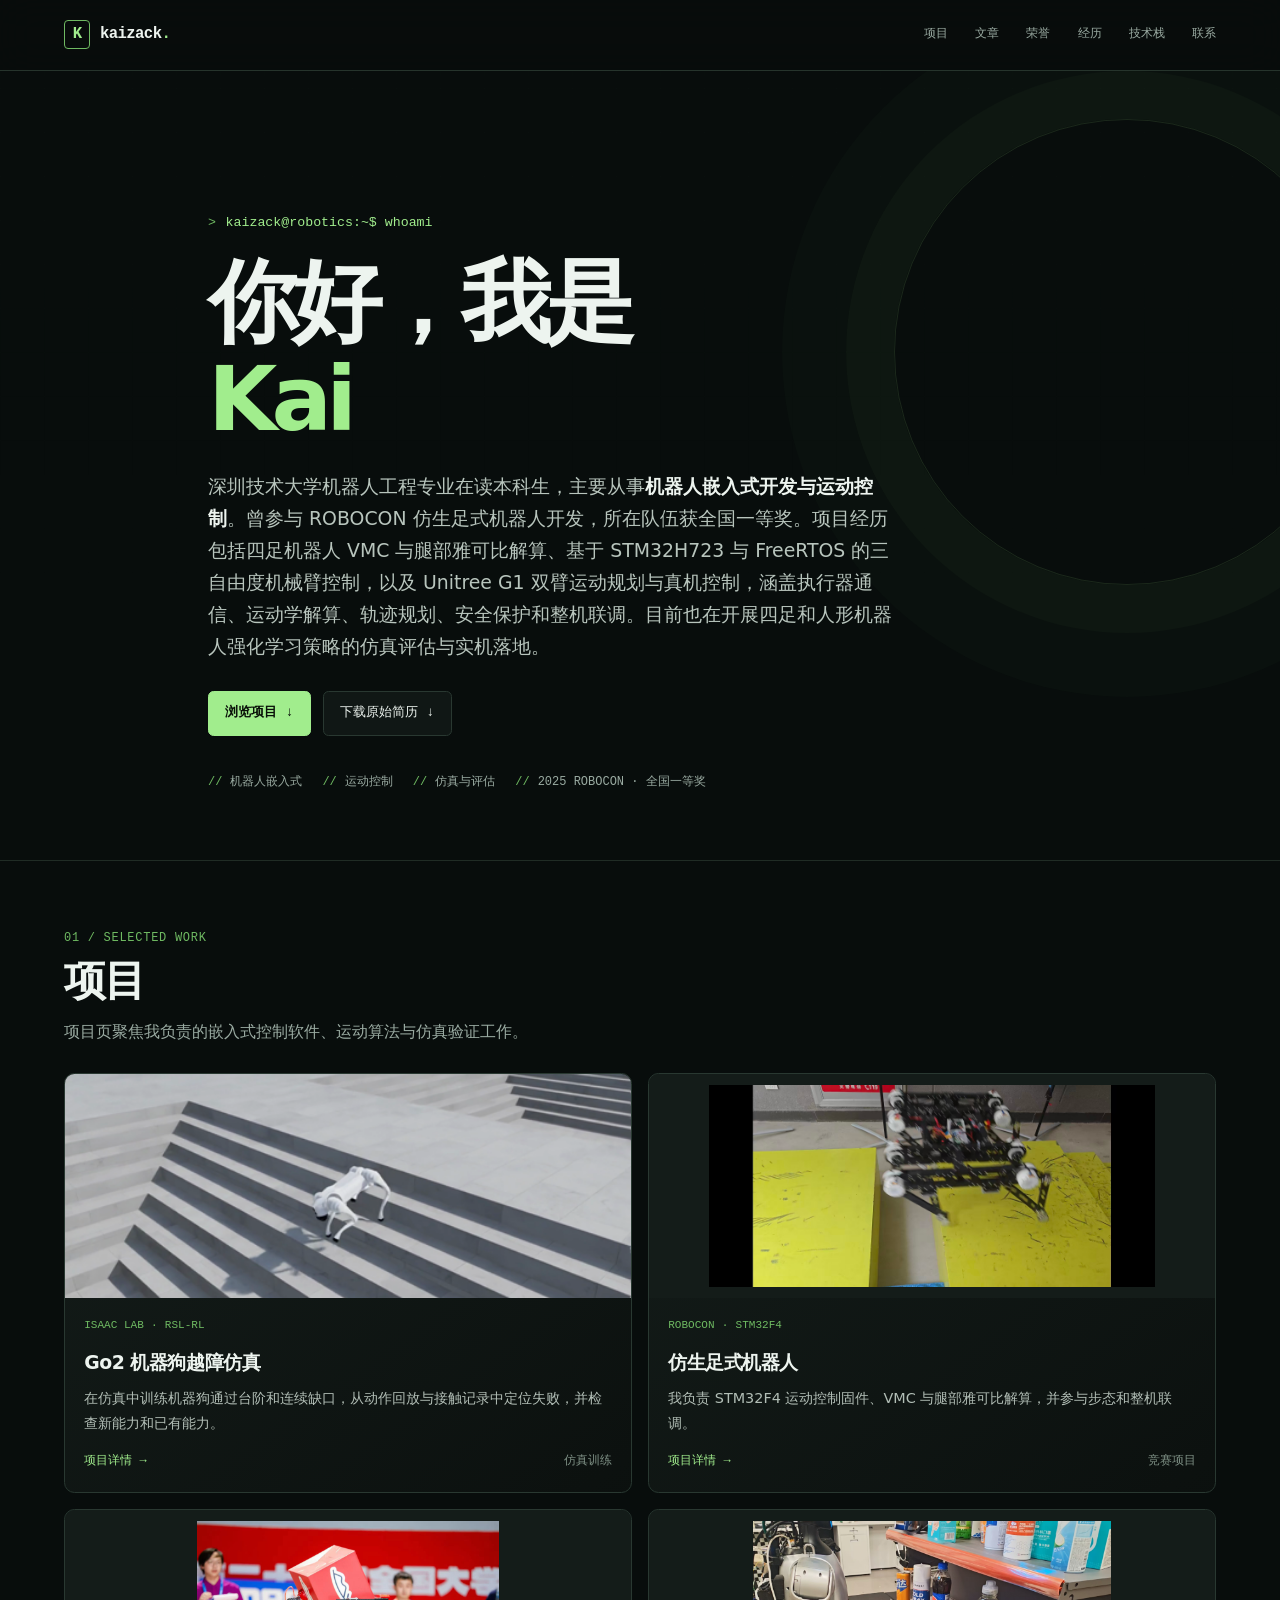
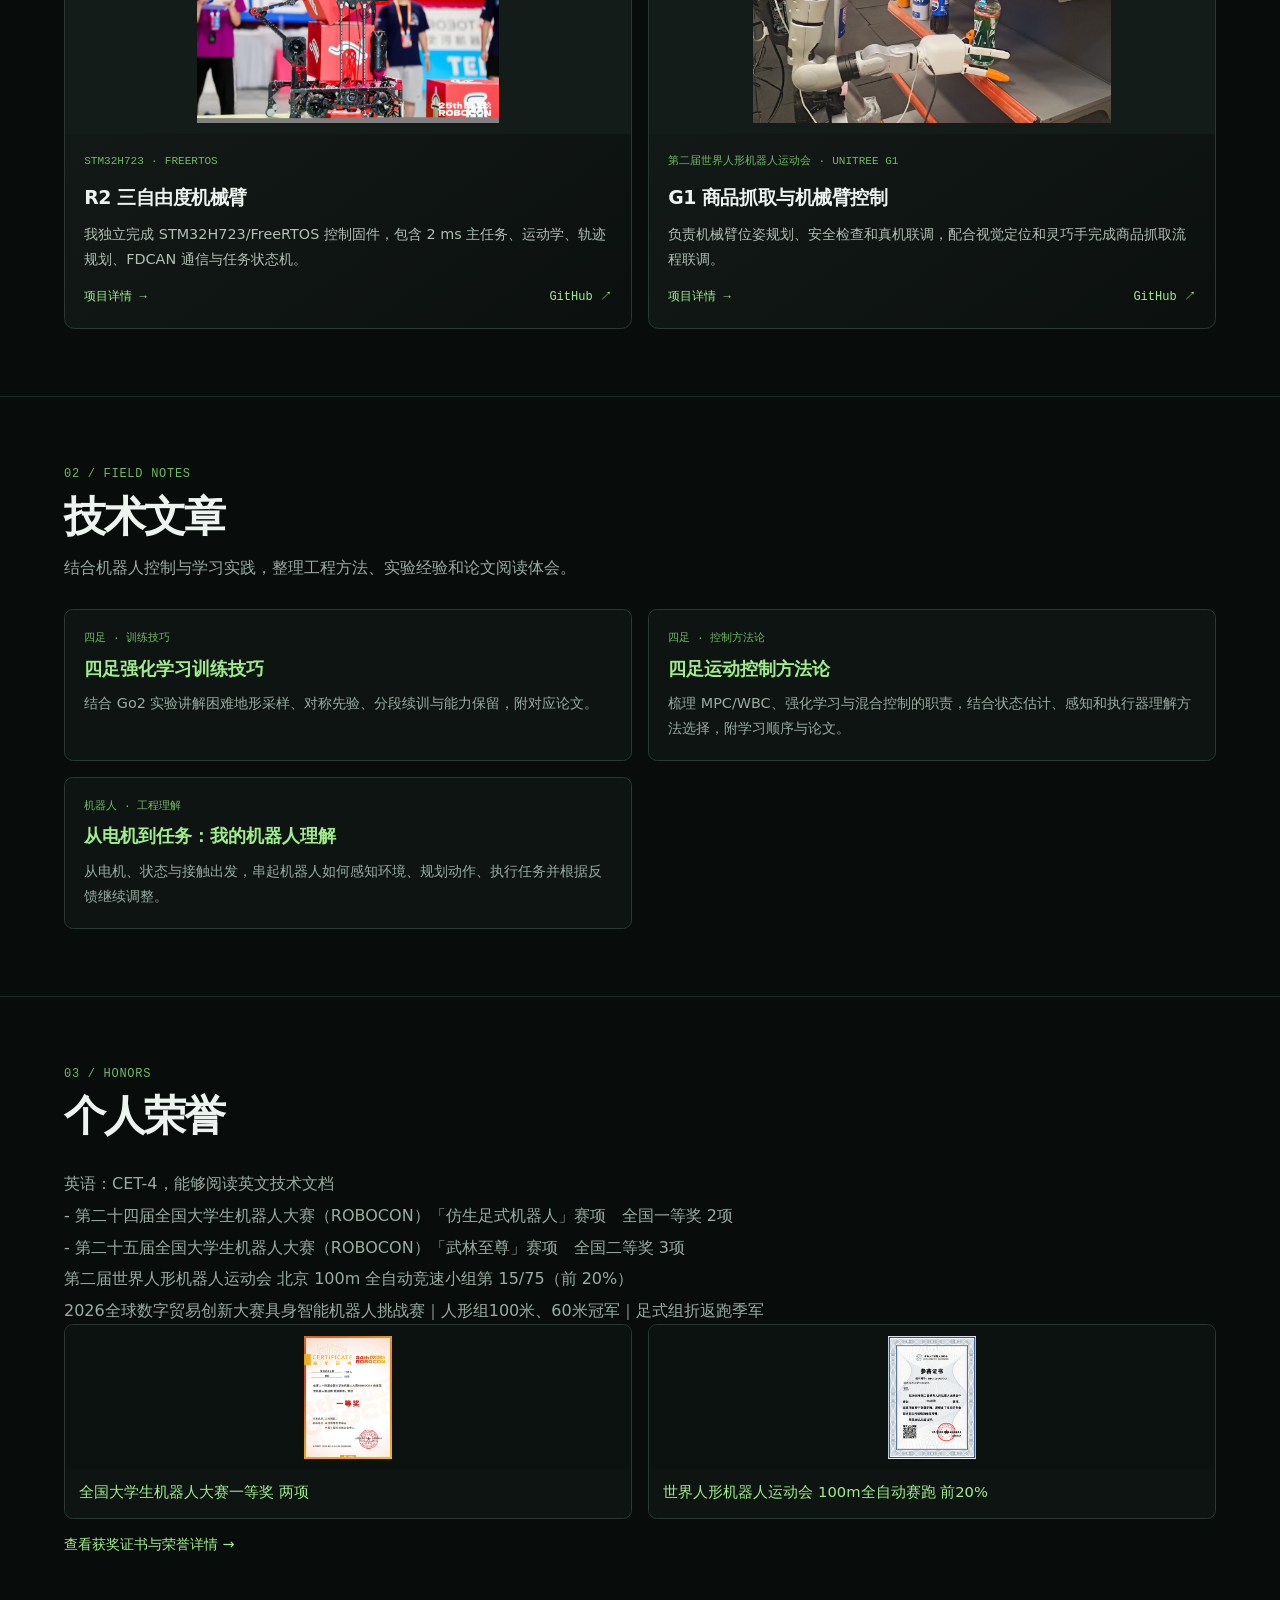
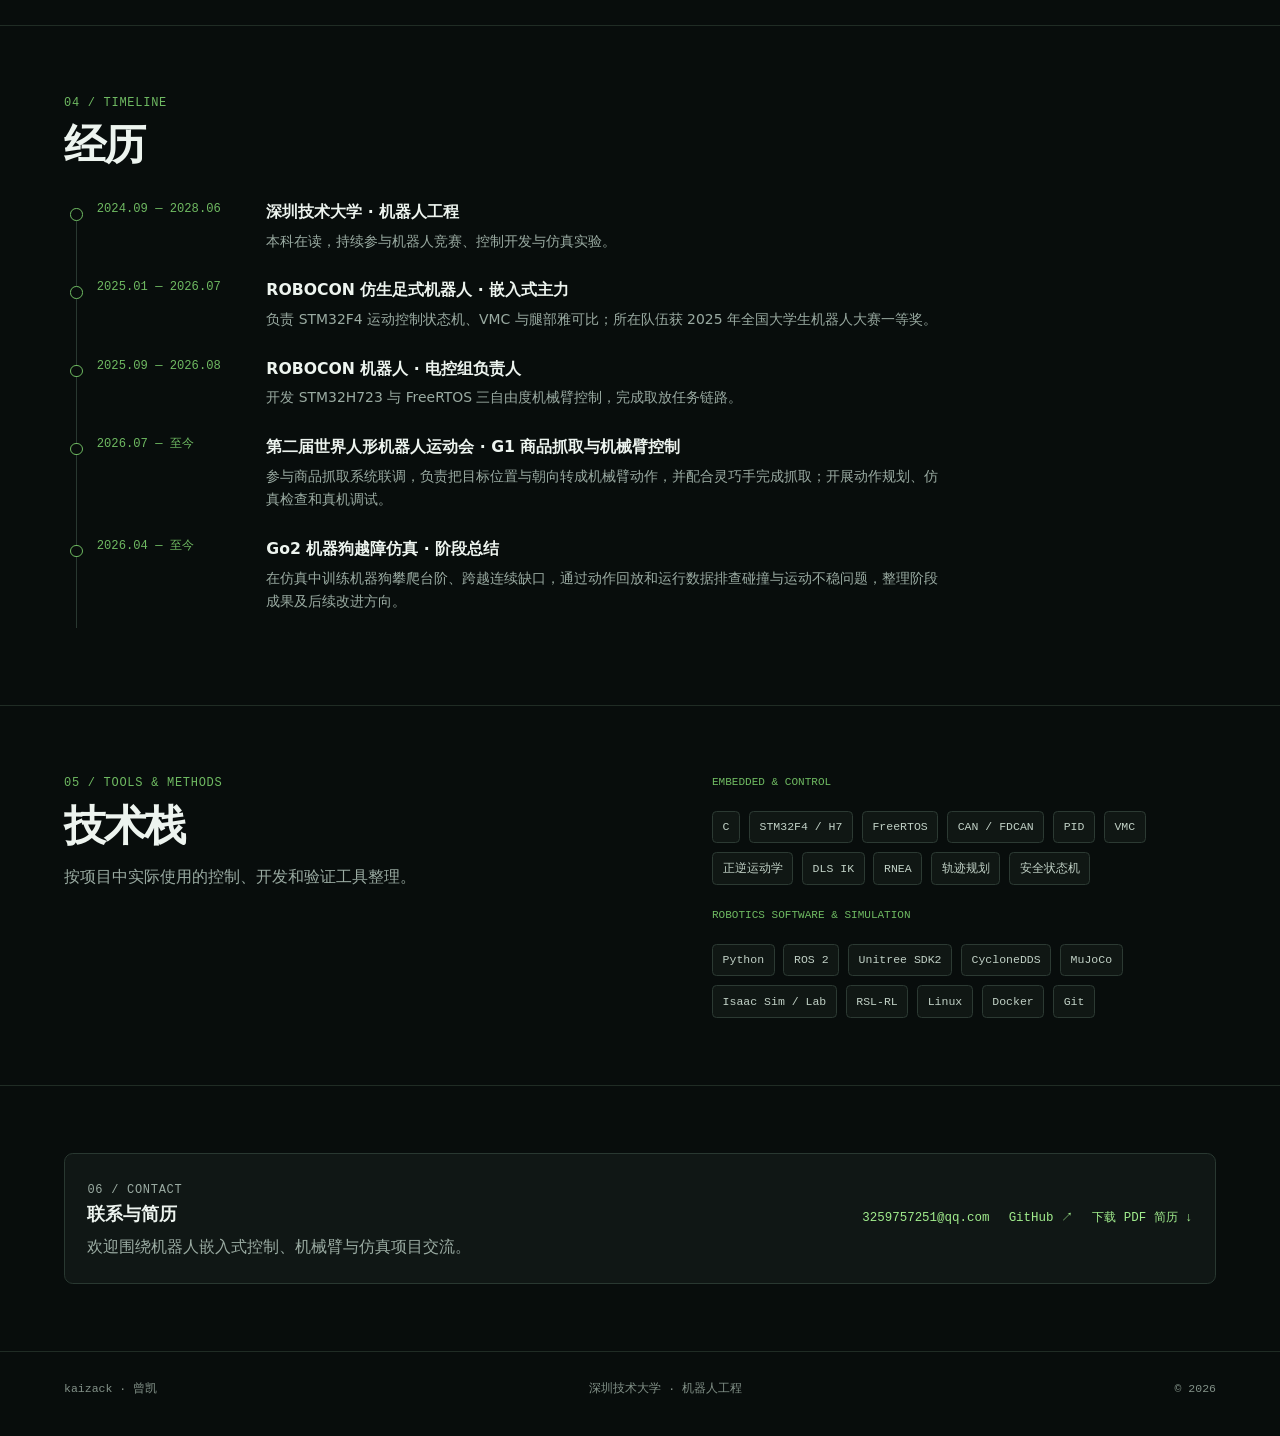
==== commit df2986d3: "Refine homepage introduction and Go2 replay captions" ====
--- a/index.html
+++ b/index.html
@@ -23,7 +23,7 @@
   <section class="hero"><div class="wrap hero-inner">
     <p class="terminal-label">kaizack@robotics:~$ whoami</p>
     <h1>你好，我是<br><span>Kai</span></h1>
-    <p class="hero-copy">深圳技术大学机器人工程专业在读本科生。2025 年，我所在队伍获 ROBOCON 全国大学生机器人大赛一等奖。我的技术工作聚焦<strong>机器人嵌入式控制与运动规划</strong>，覆盖 STM32/FreeRTOS 实时任务、足式 VMC 与腿部雅可比、机械臂运动学和轨迹规划，以及 Go2 强化学习仿真评估。</p>
+    <p class="hero-copy">深圳技术大学机器人工程专业在读本科生，主要从事<strong>机器人嵌入式开发与运动控制</strong>。曾参与 ROBOCON 仿生足式机器人开发，所在队伍获全国一等奖。项目经历包括四足机器人 VMC 与腿部雅可比解算、基于 STM32H723 与 FreeRTOS 的三自由度机械臂控制，以及 Unitree G1 双臂运动规划与真机控制，涵盖执行器通信、运动学解算、轨迹规划、安全保护和整机联调。目前也在开展四足和人形机器人强化学习策略的仿真评估与实机落地。</p>
     <div class="hero-actions"><a class="button button-primary" href="#projects">浏览项目 <span aria-hidden="true">↓</span></a><a class="button" href="/assets/2028%20%E6%B7%B1%E5%9C%B3%E6%8A%80%E6%9C%AF%E5%A4%A7%E5%AD%A6%20%E6%9C%AC%E7%A7%91%20%E6%9C%BA%E5%99%A8%E4%BA%BA%E5%B7%A5%E7%A8%8B%20.pdf" download>下载原始简历 <span aria-hidden="true">↓</span></a></div>
     <div class="hero-facts"><span>机器人嵌入式</span><span>运动控制</span><span>仿真与评估</span><span>2025 ROBOCON · 全国一等奖</span></div>
   </div></section>
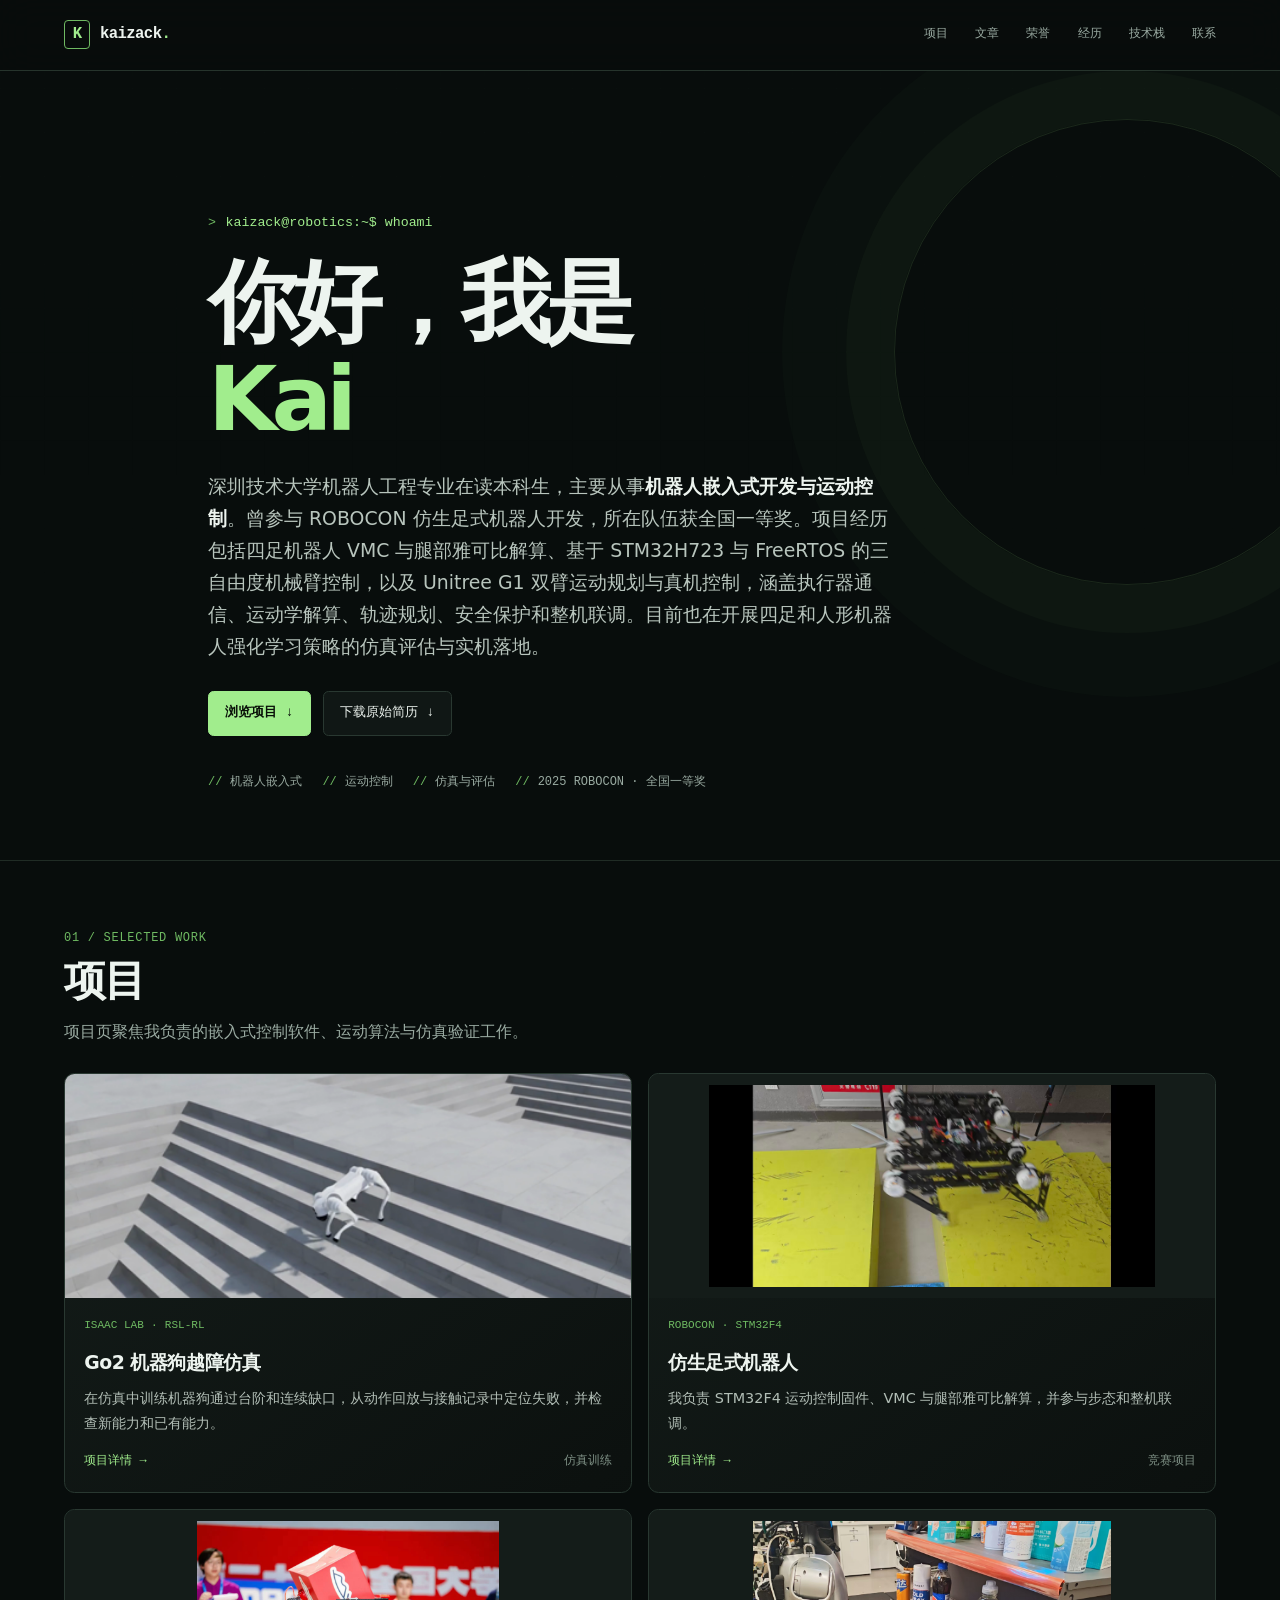
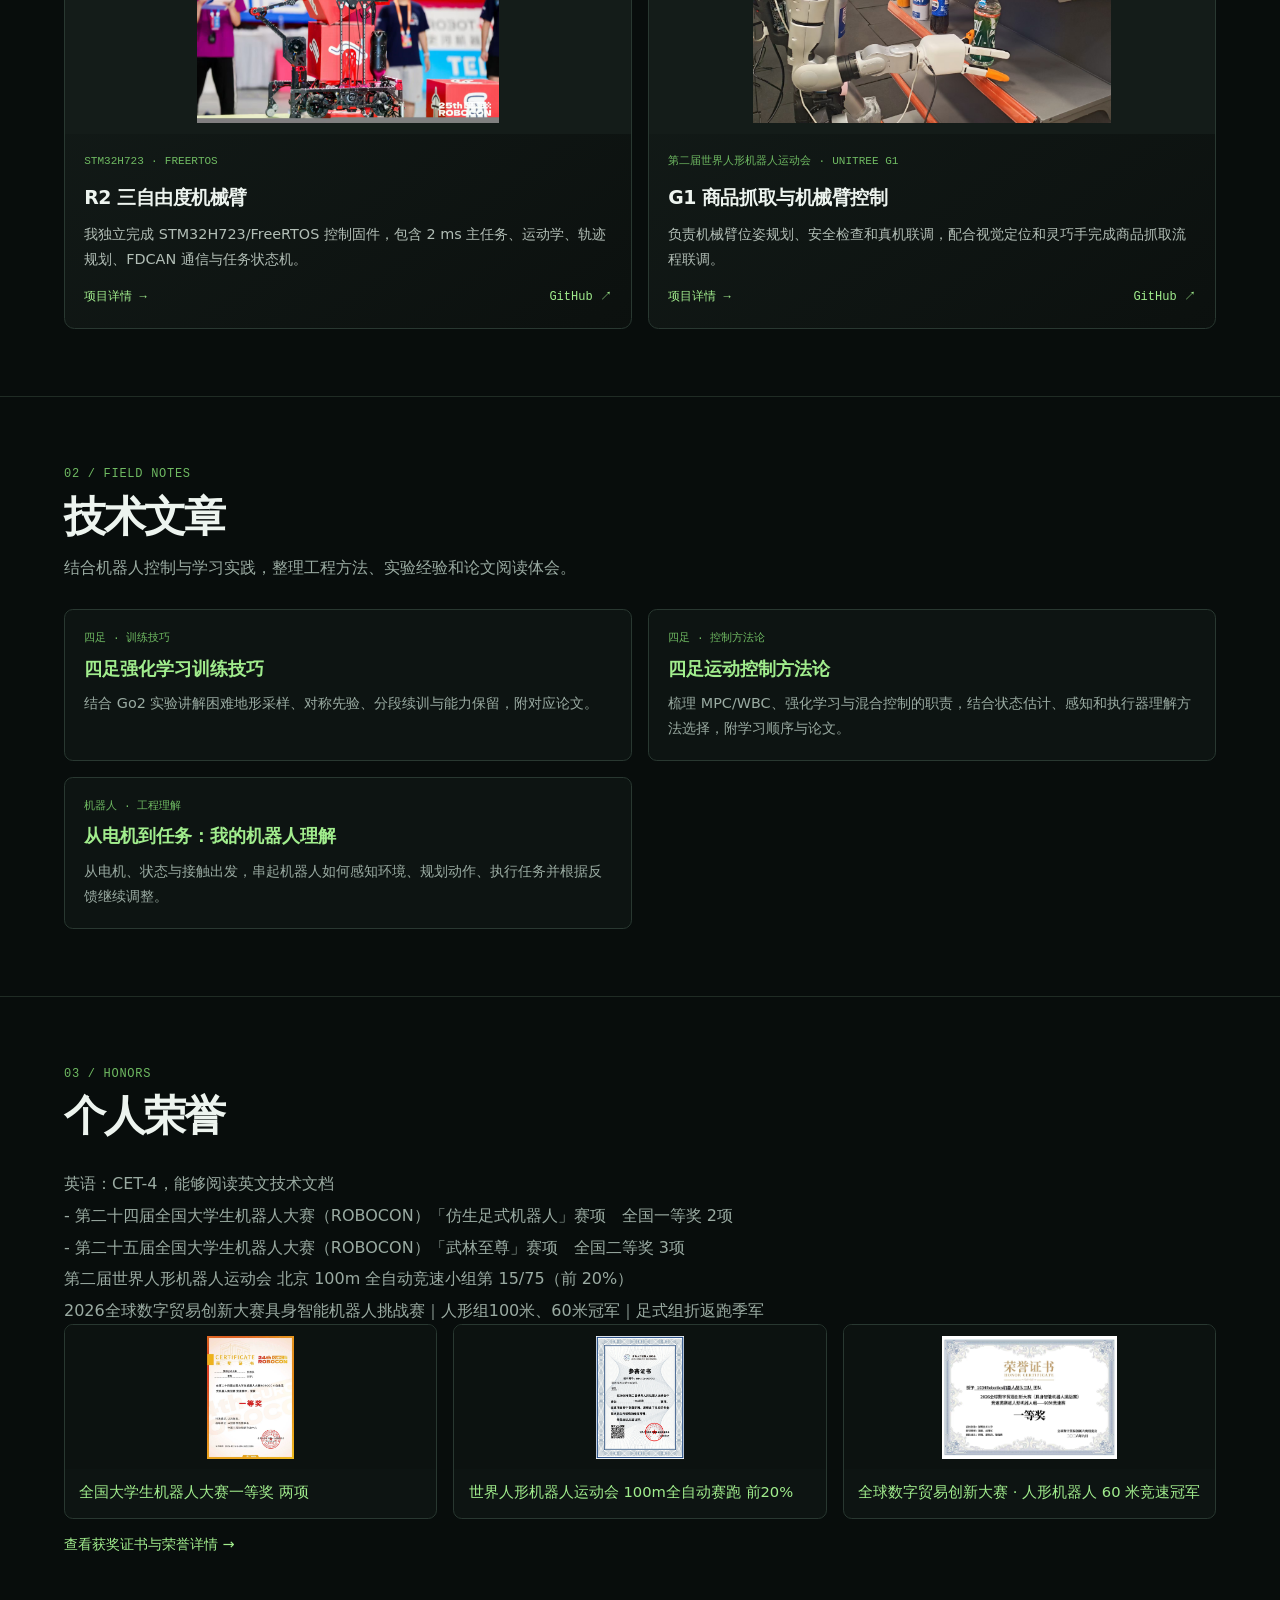
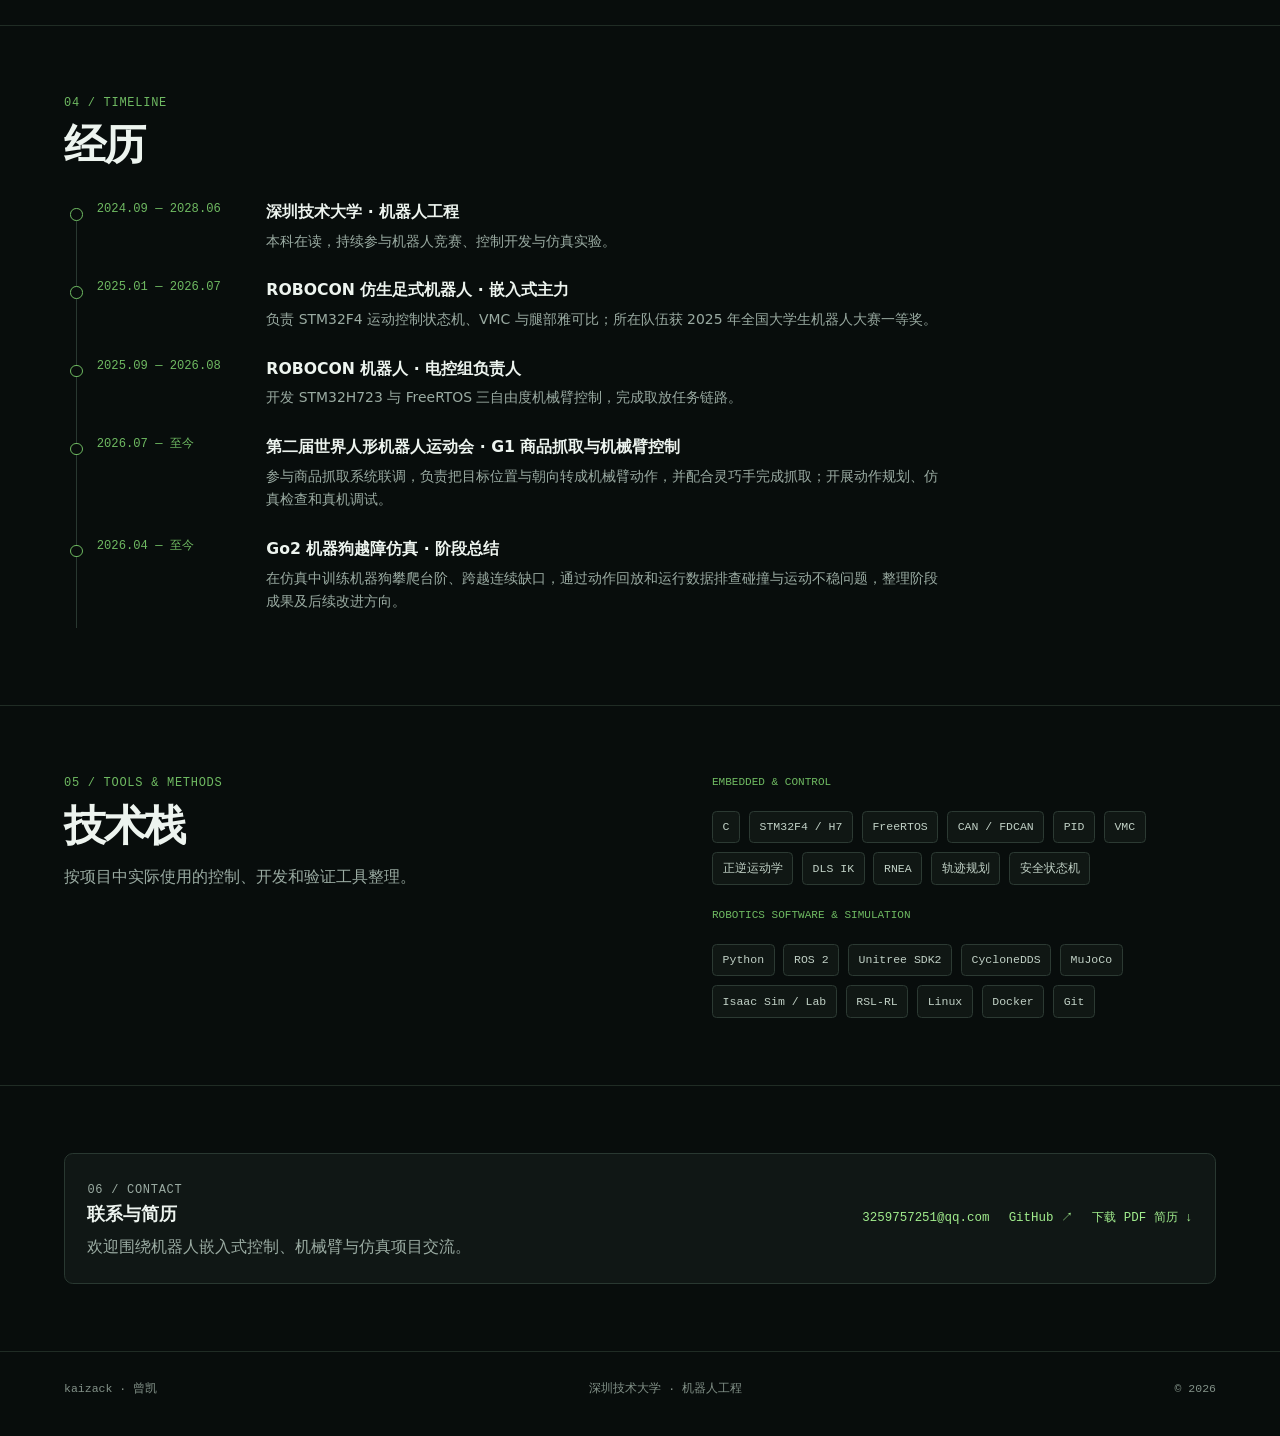
==== commit 4f85cb40: "Add digital trade 60 m championship certificate to honors" ====
--- a/index.html
+++ b/index.html
@@ -7,7 +7,7 @@
   <meta name="description" content="kai的机器人项目与技术笔记：四足运动控制、STM32实时控制、Unitree G1机械臂与Go2仿真。">
   <title>kaizack —的机器人技术主页</title>
   <link rel="icon" href="/assets/mark.svg" type="image/svg+xml">
-  <link rel="stylesheet" href="/assets/site.css?v=d2a3a76b84ee8436ade313af73252d78590f33d6">
+  <link rel="stylesheet" href="/assets/site.css?v=a1f533ad2880a4ce2a5d7da3c9502793f0d8ea3f6b9fa1bbccb9c99594dda414">
   <script src="/assets/site.js" defer></script>
 </head>
 <body>
@@ -24,7 +24,7 @@
     <p class="terminal-label">kaizack@robotics:~$ whoami</p>
     <h1>你好，我是<br><span>Kai</span></h1>
     <p class="hero-copy">深圳技术大学机器人工程专业在读本科生，主要从事<strong>机器人嵌入式开发与运动控制</strong>。曾参与 ROBOCON 仿生足式机器人开发，所在队伍获全国一等奖。项目经历包括四足机器人 VMC 与腿部雅可比解算、基于 STM32H723 与 FreeRTOS 的三自由度机械臂控制，以及 Unitree G1 双臂运动规划与真机控制，涵盖执行器通信、运动学解算、轨迹规划、安全保护和整机联调。目前也在开展四足和人形机器人强化学习策略的仿真评估与实机落地。</p>
-    <div class="hero-actions"><a class="button button-primary" href="#projects">浏览项目 <span aria-hidden="true">↓</span></a><a class="button" href="/assets/2028%20%E6%B7%B1%E5%9C%B3%E6%8A%80%E6%9C%AF%E5%A4%A7%E5%AD%A6%20%E6%9C%AC%E7%A7%91%20%E6%9C%BA%E5%99%A8%E4%BA%BA%E5%B7%A5%E7%A8%8B%20.pdf" download>下载原始简历 <span aria-hidden="true">↓</span></a></div>
+    <div class="hero-actions"><a class="button button-primary" href="#projects">浏览项目 <span aria-hidden="true">↓</span></a><a class="button" href="/assets/2028%20%E6%B7%B1%E5%9C%B3%E6%8A%80%E6%9C%AF%E5%A4%A7%E5%AD%A6%20%E6%9C%AC%E7%A7%91%20%E6%9C%BA%E5%99%A8%E4%BA%BA%E5%B7%A5%E7%A8%8B%20.pdf?v=fc4528e2a97e" download>下载原始简历 <span aria-hidden="true">↓</span></a></div>
     <div class="hero-facts"><span>机器人嵌入式</span><span>运动控制</span><span>仿真与评估</span><span>2025 ROBOCON · 全国一等奖</span></div>
   </div></section>
 
@@ -81,6 +81,12 @@
         </a>
         <p class="honor-highlight-caption">世界人形机器人运动会 100m全自动赛跑 前20%</p>
       </article>
+      <article class="honor-highlight">
+        <a class="honor-highlight-link" href="/honors/" aria-label="查看全球数字贸易创新大赛获奖证书">
+          <img src="/assets/honor-digital-trade-2026-humanoid-60m.jpg" alt="全球数字贸易创新大赛人形机器人 60 米竞速一等奖证书缩略图" loading="lazy" decoding="async">
+        </a>
+        <p class="honor-highlight-caption">全球数字贸易创新大赛 · 人形机器人 60 米竞速冠军</p>
+      </article>
     </div>
     <a class="honors-resume-link" href="/honors/">查看获奖证书与荣誉详情 →</a>
   </div></section>
@@ -105,7 +111,7 @@
   </div></section>
 
   <section class="section" id="contact"><div class="wrap">
-    <div class="contact-panel"><div><p class="eyebrow">06 / contact</p><h3>联系与简历</h3><p>欢迎围绕机器人嵌入式控制、机械臂与仿真项目交流。</p></div><div class="contact-links"><a href="mailto:3259757251@qq.com">3259757251@qq.com</a><a href="https://github.com/sztumbappe" target="_blank" rel="noreferrer">GitHub ↗</a><a href="/assets/2028%20%E6%B7%B1%E5%9C%B3%E6%8A%80%E6%9C%AF%E5%A4%A7%E5%AD%A6%20%E6%9C%AC%E7%A7%91%20%E6%9C%BA%E5%99%A8%E4%BA%BA%E5%B7%A5%E7%A8%8B%20.pdf" download>下载 PDF 简历 ↓</a></div></div>
+    <div class="contact-panel"><div><p class="eyebrow">06 / contact</p><h3>联系与简历</h3><p>欢迎围绕机器人嵌入式控制、机械臂与仿真项目交流。</p></div><div class="contact-links"><a href="mailto:3259757251@qq.com">3259757251@qq.com</a><a href="https://github.com/sztumbappe" target="_blank" rel="noreferrer">GitHub ↗</a><a href="/assets/2028%20%E6%B7%B1%E5%9C%B3%E6%8A%80%E6%9C%AF%E5%A4%A7%E5%AD%A6%20%E6%9C%AC%E7%A7%91%20%E6%9C%BA%E5%99%A8%E4%BA%BA%E5%B7%A5%E7%A8%8B%20.pdf?v=fc4528e2a97e" download>下载 PDF 简历 ↓</a></div></div>
   </div></section>
 </main>
 <footer class="site-footer"><div class="wrap footer-inner"><span>kaizack · 曾凯</span><span>深圳技术大学 · 机器人工程</span><span>© 2026</span></div></footer>
--- a/assets/site.css
+++ b/assets/site.css
@@ -79,7 +79,7 @@
 .article-card h3 { margin: .35rem 0 .45rem; font-size: 1.13rem; }
 .article-card p { margin: 0; color: var(--muted); font-size: .9rem; }
 .article-card .article-meta { color: var(--green-dim); font-size: .7rem; }
-.honor-highlights { display: grid; grid-template-columns: repeat(2, minmax(0, 1fr)); gap: 1rem; }
+.honor-highlights { display: grid; grid-template-columns: repeat(3, minmax(0, 1fr)); gap: 1rem; }
 .honor-highlight { min-width: 0; overflow: hidden; border: 1px solid var(--line); border-radius: .55rem; background: rgba(16,23,21,.8); }
 .honor-highlight-link { display: flex; height: 9rem; align-items: center; justify-content: center; overflow: hidden; padding: .65rem; background: #0c1210; cursor: pointer; }
 .honor-highlight-link:hover { background: #111a16; }
@@ -93,6 +93,7 @@
 .honor-text-card .honor-body { display: flex; min-height: 20rem; flex-direction: column; justify-content: center; }
 .honor-preview { display: block; width: 100%; padding: .7rem; border: 0; background: #0c1210; cursor: zoom-in; }
 .honor-preview img { width: 100%; aspect-ratio: 210 / 297; object-fit: contain; }
+.honor-preview img.honor-landscape { aspect-ratio: 1813 / 1280; }
 .honor-body { padding: 1rem 1.1rem 1.1rem; }
 .honor-year { margin: 0 0 .35rem; color: var(--green-dim); font-family: var(--mono); font-size: .72rem; }
 .honor-body h3 { margin: 0; font-size: 1rem; line-height: 1.55; }
@@ -177,7 +178,7 @@
   .nav-links a { padding: .6rem .1rem; }
   .project-grid, .article-grid { grid-template-columns: 1fr; }
   .honors-grid { grid-template-columns: 1fr; }
-  .honor-highlights { grid-template-columns: repeat(2, minmax(0, 1fr)); }
+  .honor-highlights { grid-template-columns: 1fr; }
   .honor-highlight-link { height: 7.5rem; }
   .honor-highlight-caption { padding: .6rem .65rem .7rem; font-size: .78rem; line-height: 1.45; }
   .project-card img { height: 13rem; }
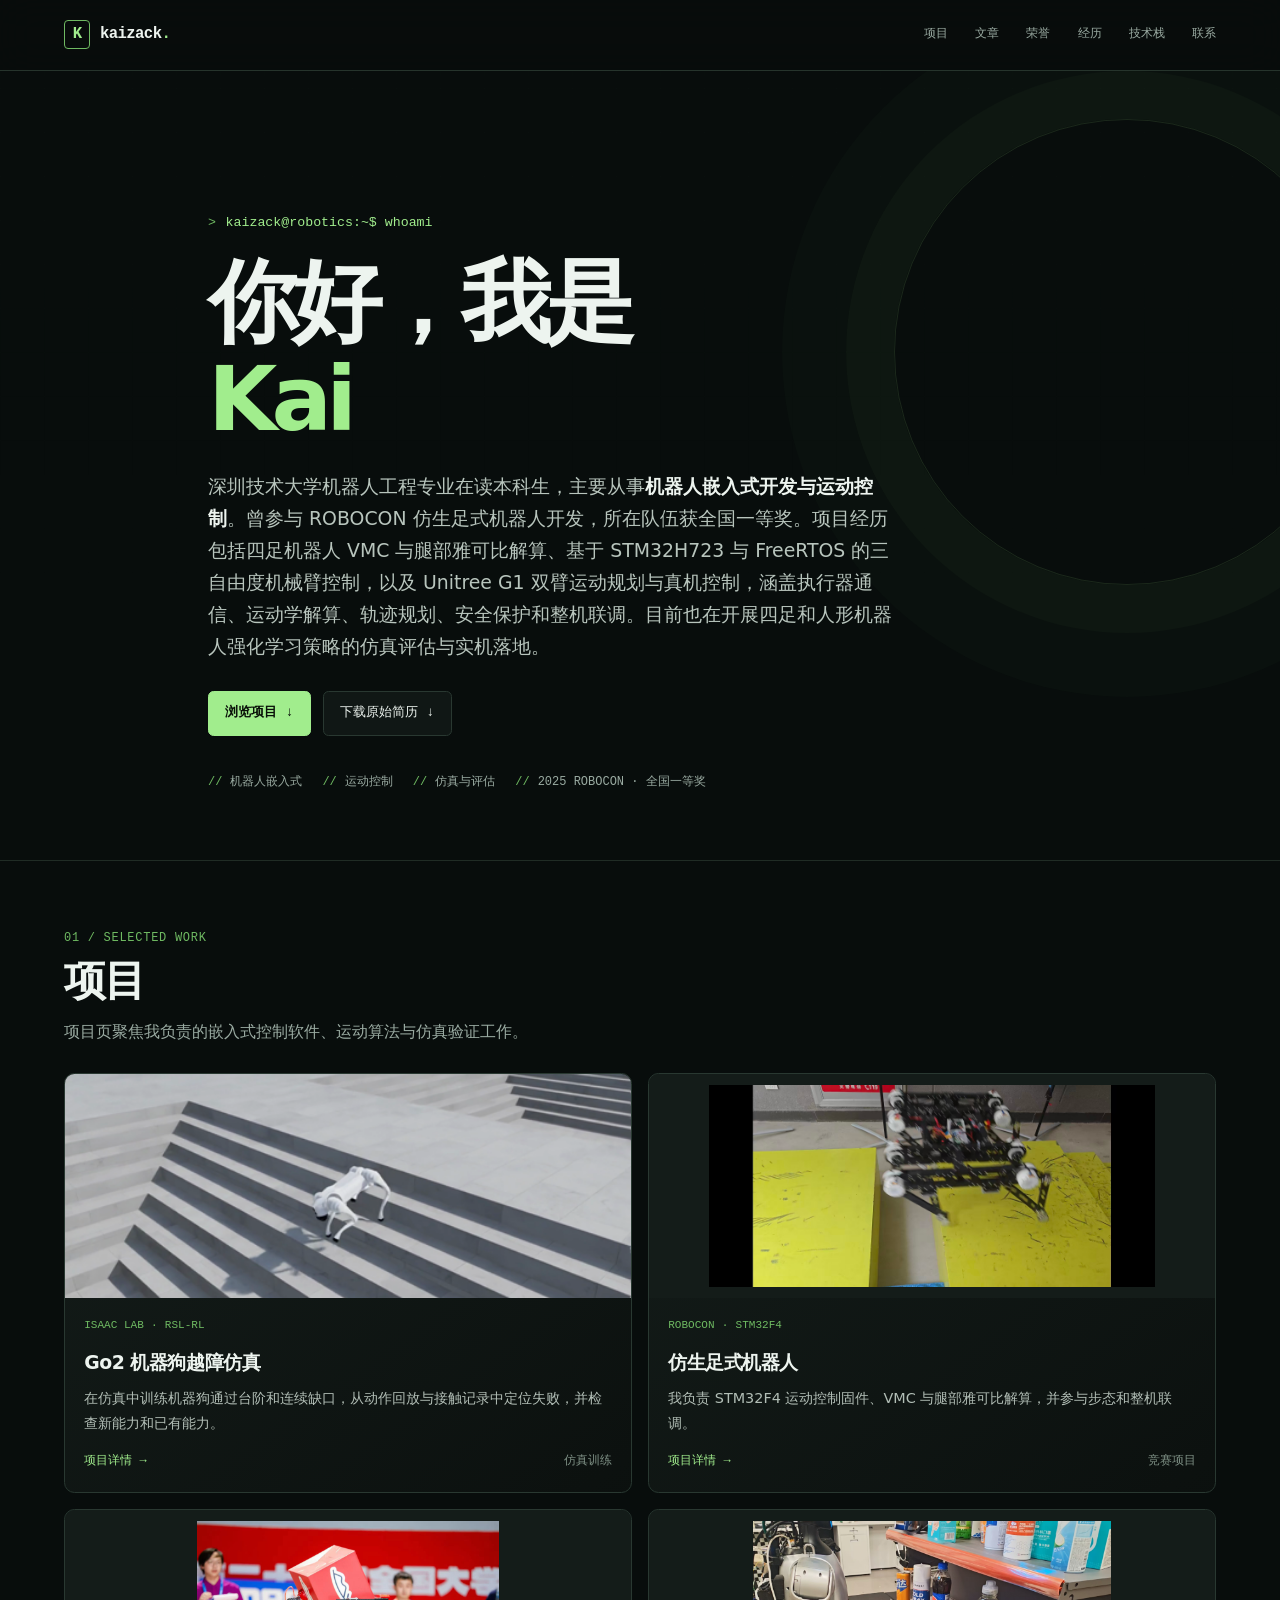
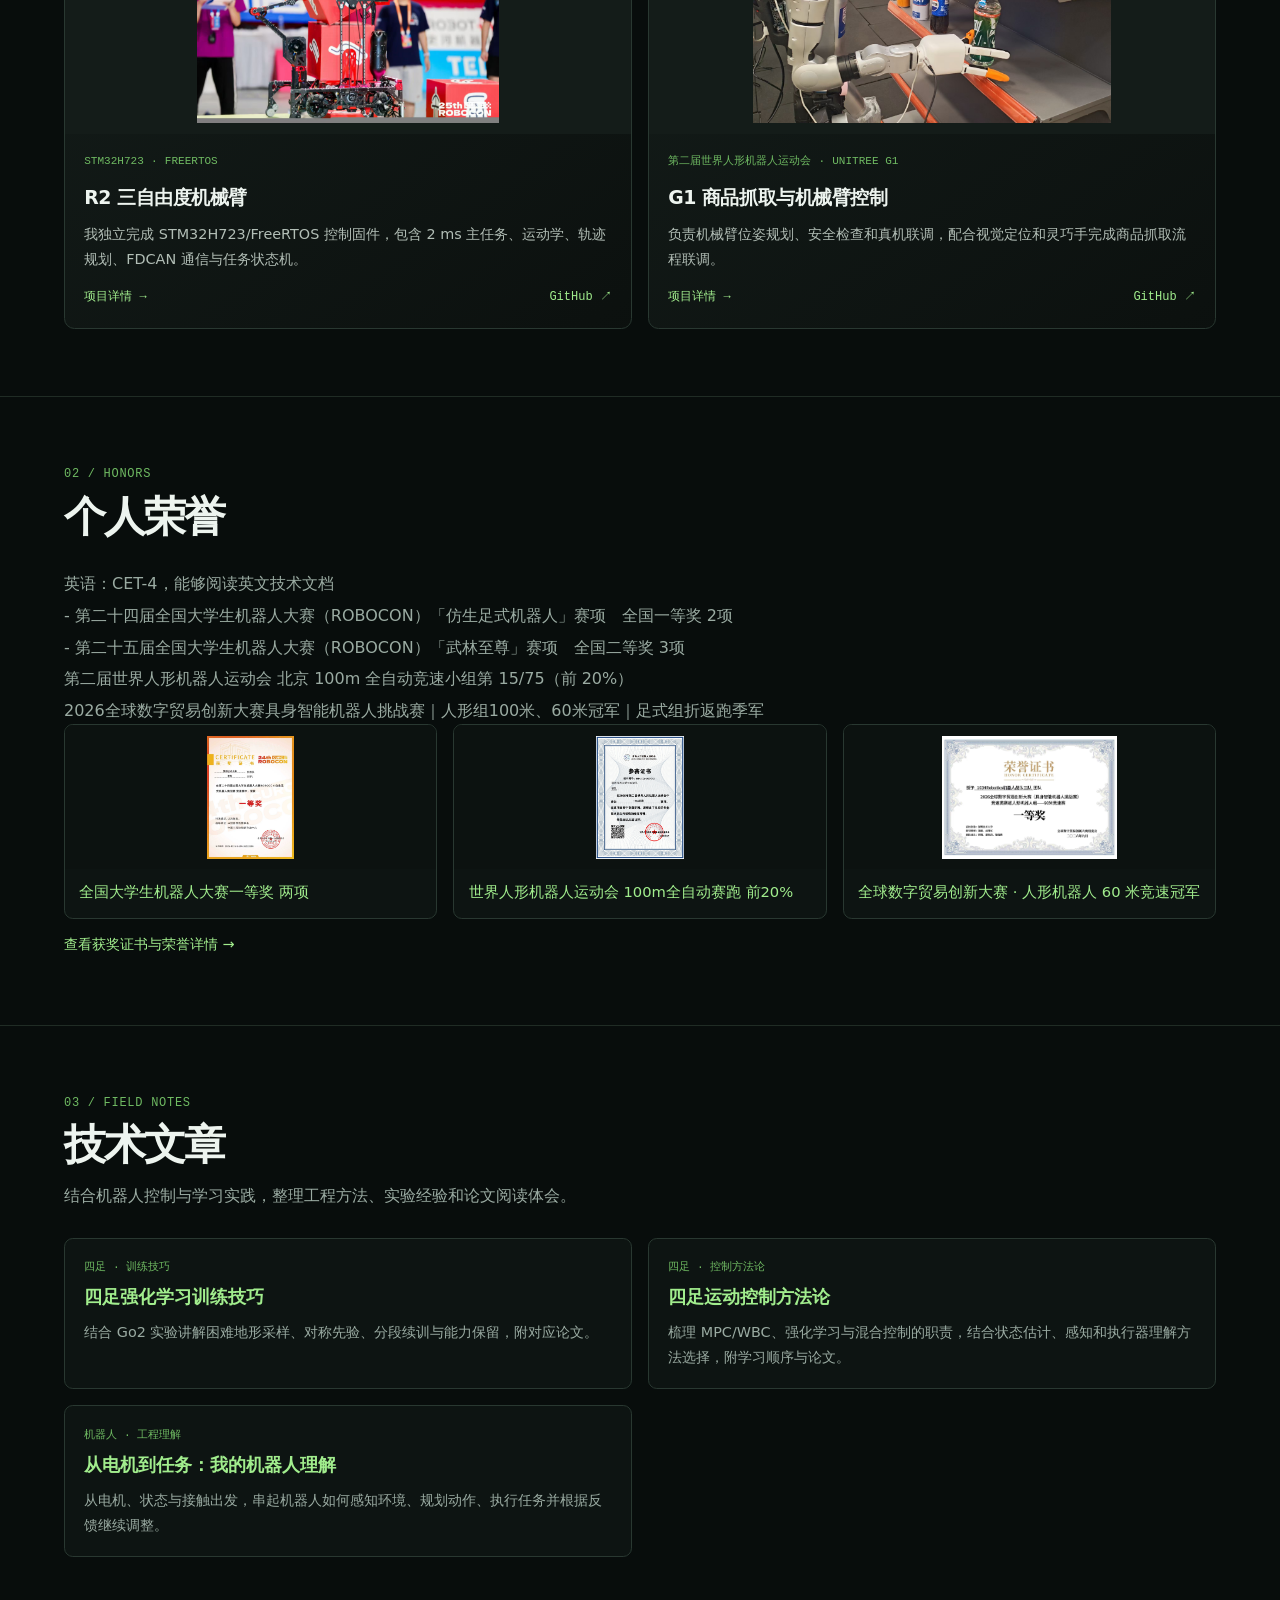
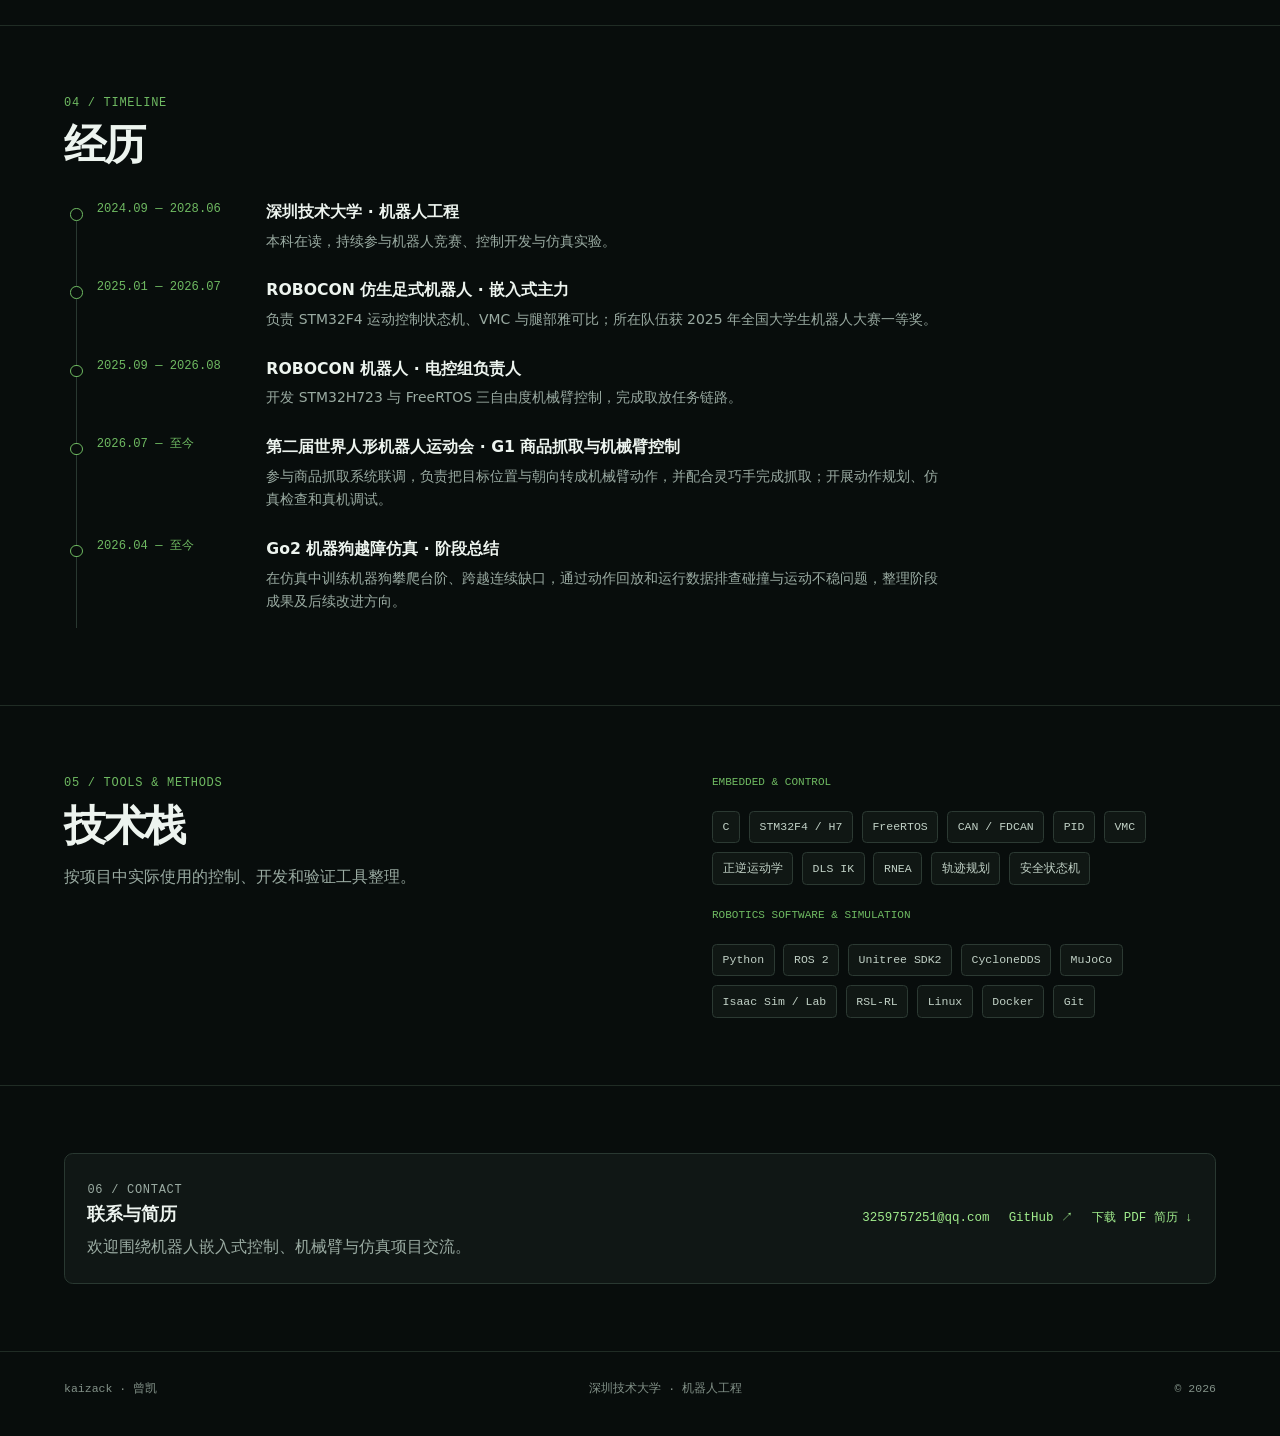
==== commit ca38cfac: "Move honors above technical articles on homepage" ====
--- a/index.html
+++ b/index.html
@@ -50,17 +50,8 @@
     </div>
   </div></section>
 
-  <section class="section" id="articles"><div class="wrap">
-    <div class="section-head"><div><p class="eyebrow">02 / field notes</p><h2>技术文章</h2><p class="section-intro">结合机器人控制与学习实践，整理工程方法、实验经验和论文阅读体会。</p></div></div>
-    <div class="article-grid">
-      <article class="article-card"><div class="article-meta">四足 · 训练技巧</div><h3><a href="/blog/go2-evaluation/">四足强化学习训练技巧</a></h3><p>结合 Go2 实验讲解困难地形采样、对称先验、分段续训与能力保留，附对应论文。</p></article>
-      <article class="article-card"><div class="article-meta">四足 · 控制方法论</div><h3><a href="/blog/contact-stop-review/">四足运动控制方法论</a></h3><p>梳理 MPC/WBC、强化学习与混合控制的职责，结合状态估计、感知和执行器理解方法选择，附学习顺序与论文。</p></article>
-      <article class="article-card"><div class="article-meta">机器人 · 工程理解</div><h3><a href="/blog/from-motors-to-tasks/">从电机到任务：我的机器人理解</a></h3><p>从电机、状态与接触出发，串起机器人如何感知环境、规划动作、执行任务并根据反馈继续调整。</p></article>
-    </div>
-  </div></section>
-
   <section class="section" id="honors"><div class="wrap">
-    <div class="section-head"><div><p class="eyebrow">03 / honors</p><h2>个人荣誉</h2></div></div>
+    <div class="section-head"><div><p class="eyebrow">02 / honors</p><h2>个人荣誉</h2></div></div>
     <div class="honors-resume-list" aria-label="荣誉与英语能力">
       <p>英语：CET-4，能够阅读英文技术文档</p>
       <p>- 第二十四届全国大学生机器人大赛（ROBOCON）「仿生足式机器人」赛项　全国一等奖 2项</p>
@@ -91,6 +82,15 @@
     <a class="honors-resume-link" href="/honors/">查看获奖证书与荣誉详情 →</a>
   </div></section>
 
+  <section class="section" id="articles"><div class="wrap">
+    <div class="section-head"><div><p class="eyebrow">03 / field notes</p><h2>技术文章</h2><p class="section-intro">结合机器人控制与学习实践，整理工程方法、实验经验和论文阅读体会。</p></div></div>
+    <div class="article-grid">
+      <article class="article-card"><div class="article-meta">四足 · 训练技巧</div><h3><a href="/blog/go2-evaluation/">四足强化学习训练技巧</a></h3><p>结合 Go2 实验讲解困难地形采样、对称先验、分段续训与能力保留，附对应论文。</p></article>
+      <article class="article-card"><div class="article-meta">四足 · 控制方法论</div><h3><a href="/blog/contact-stop-review/">四足运动控制方法论</a></h3><p>梳理 MPC/WBC、强化学习与混合控制的职责，结合状态估计、感知和执行器理解方法选择，附学习顺序与论文。</p></article>
+      <article class="article-card"><div class="article-meta">机器人 · 工程理解</div><h3><a href="/blog/from-motors-to-tasks/">从电机到任务：我的机器人理解</a></h3><p>从电机、状态与接触出发，串起机器人如何感知环境、规划动作、执行任务并根据反馈继续调整。</p></article>
+    </div>
+  </div></section>
+
   <section class="section" id="timeline"><div class="wrap">
     <div class="section-head"><div><p class="eyebrow">04 / timeline</p><h2>经历</h2></div></div>
     <div class="timeline">
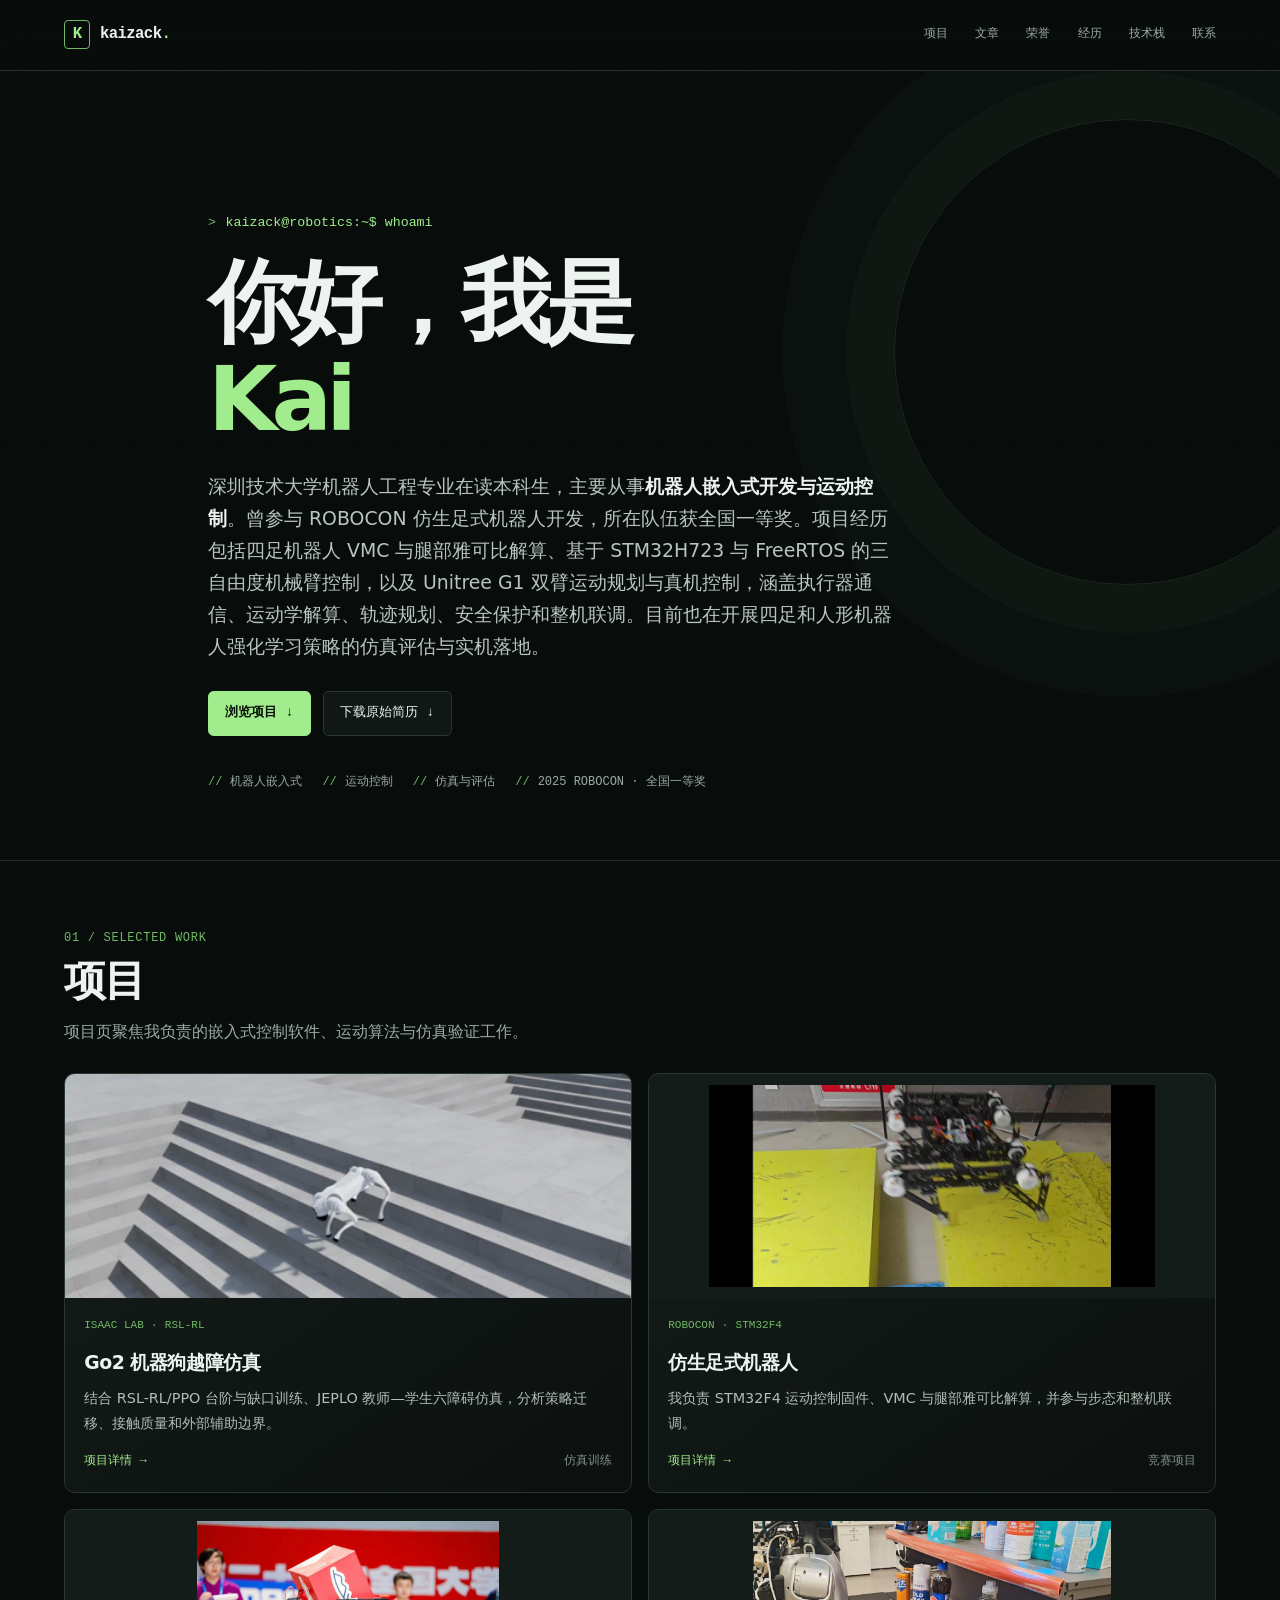
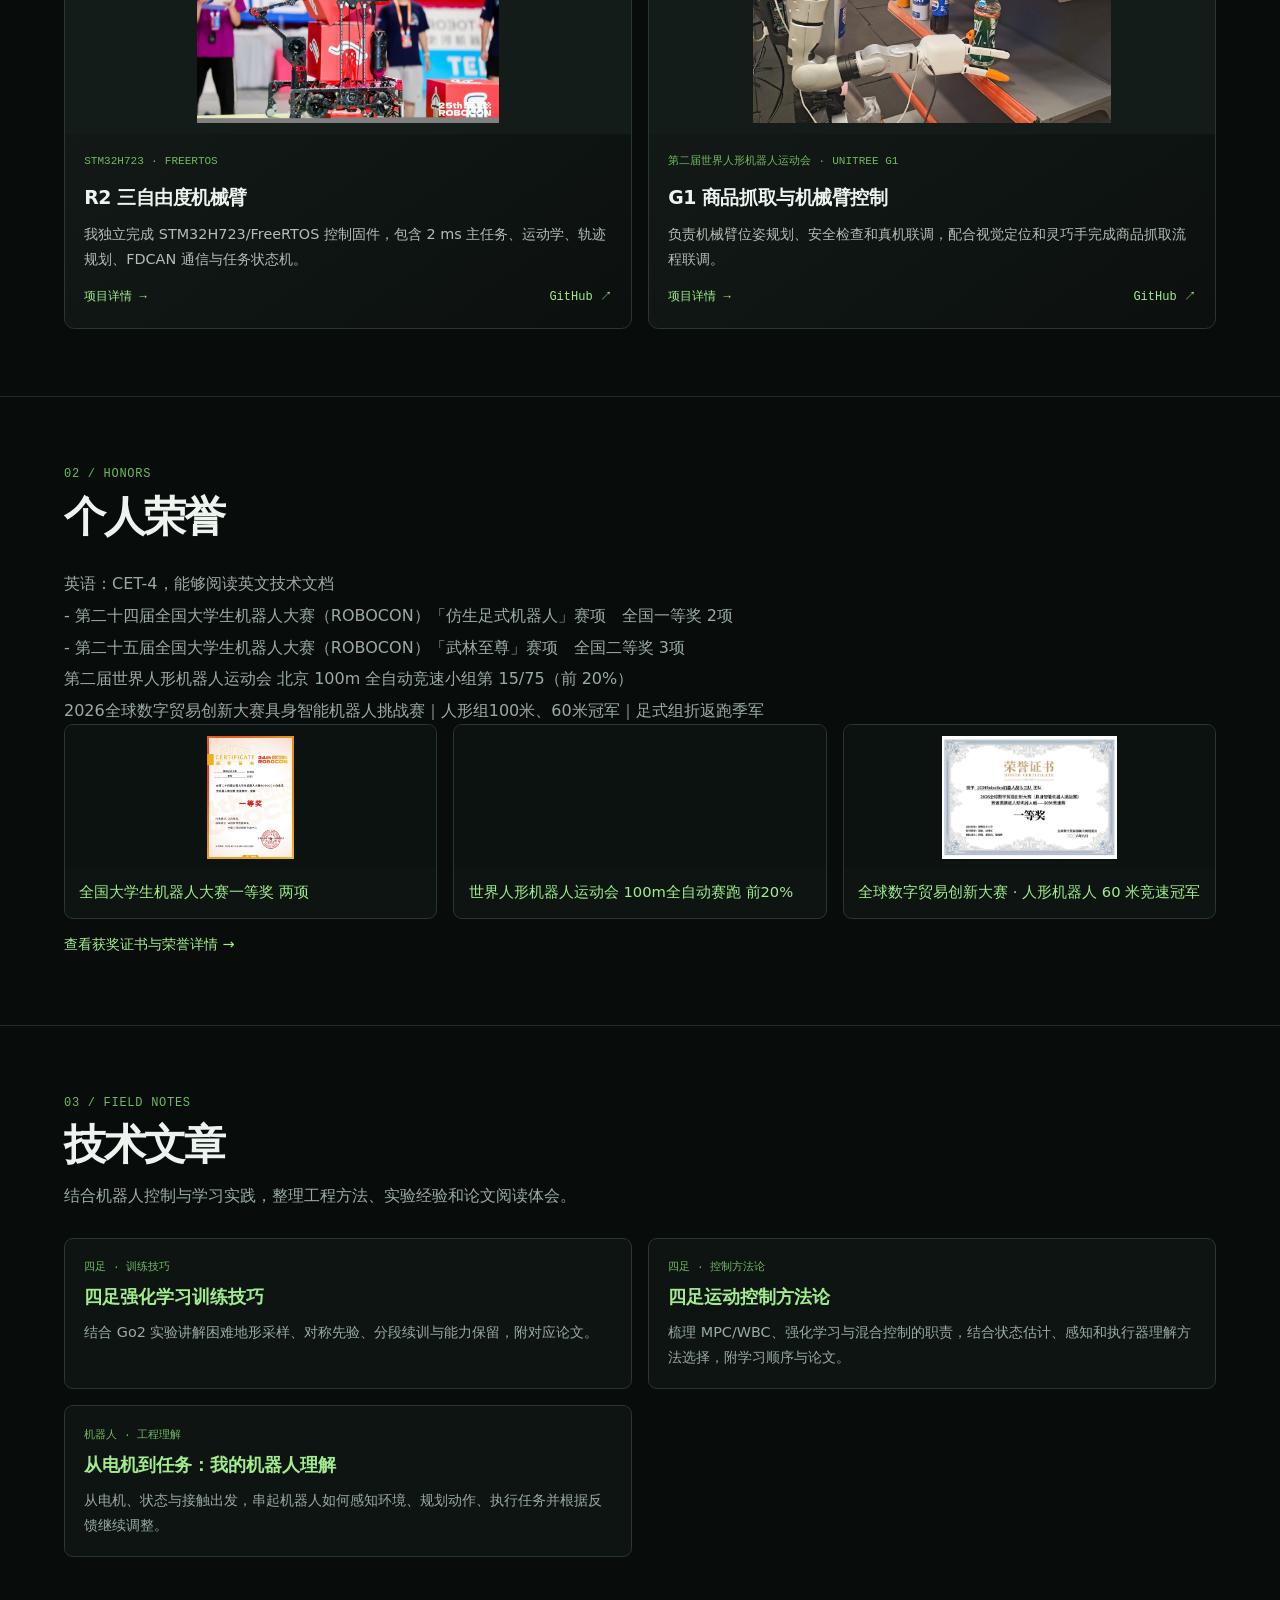
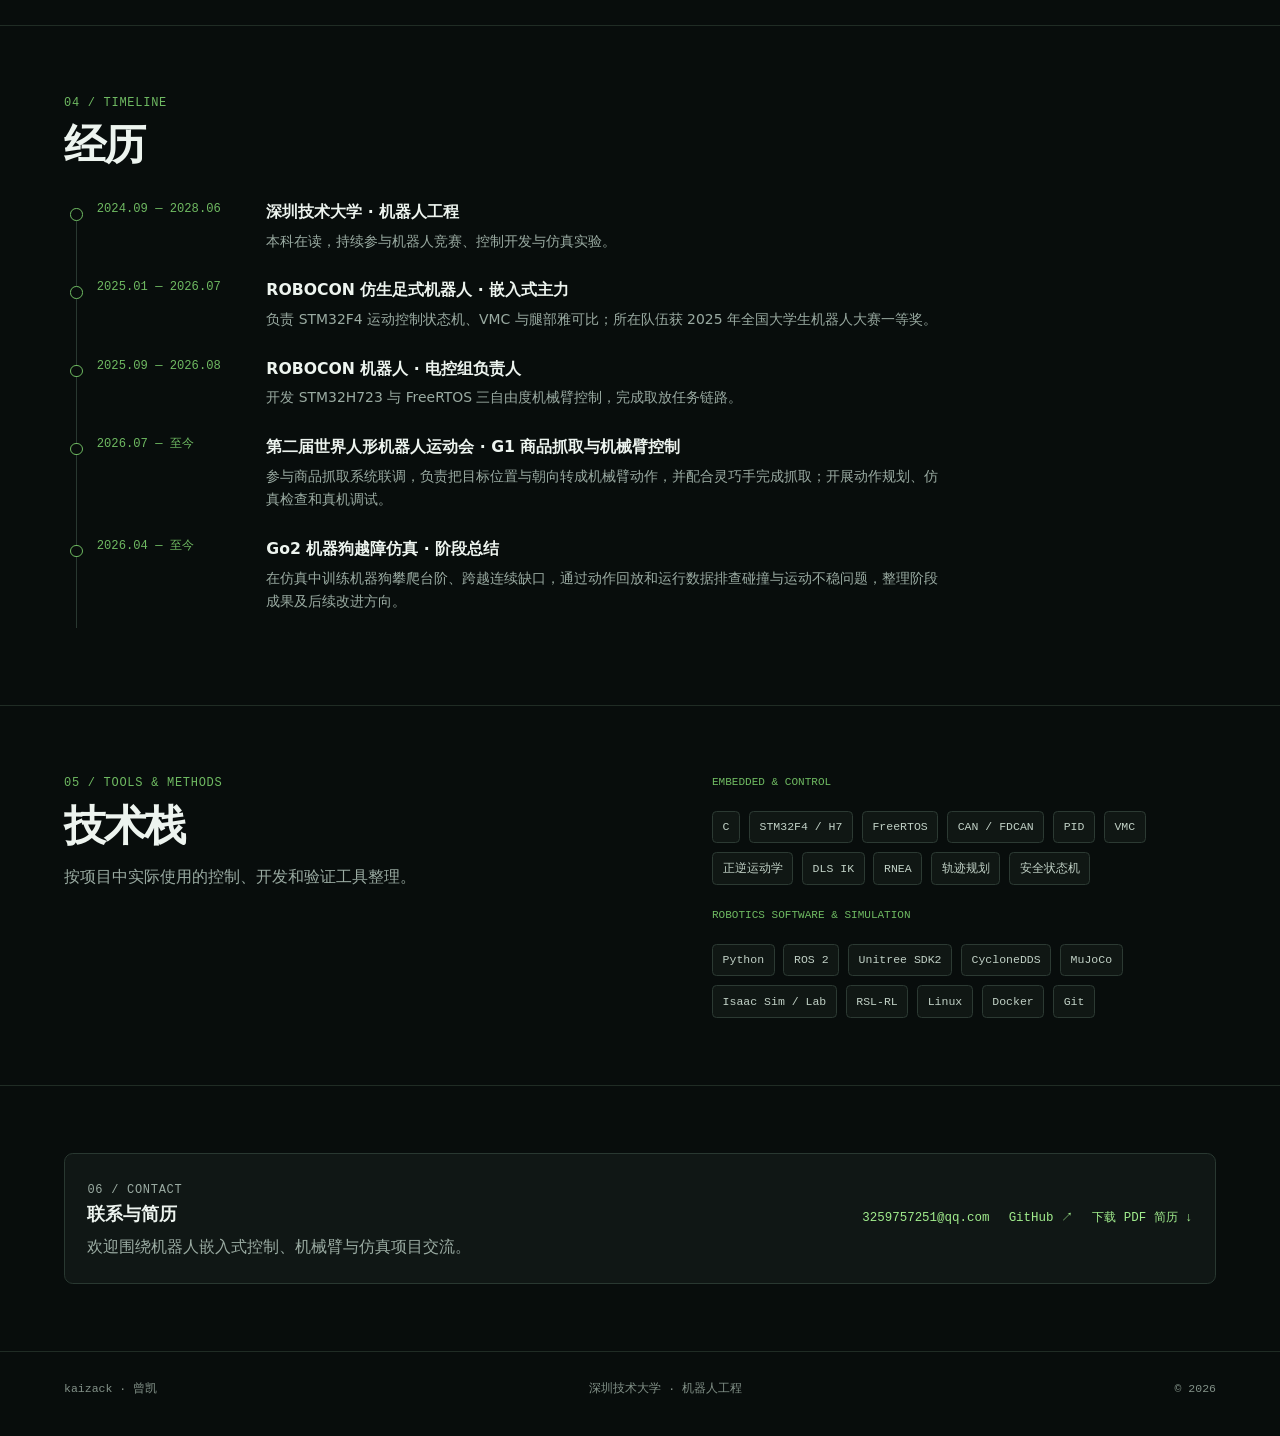
==== commit 97e83b48: "Update Go2 homepage project summary" ====
--- a/index.html
+++ b/index.html
@@ -33,7 +33,7 @@
     <div class="project-grid">
       <article class="project-card">
         <a class="project-media" href="/projects/go2/" aria-label="打开 Go2 越障仿真项目详情"><img src="/assets/go2-stairs-15cm.png" alt="Go2 在 Isaac Lab 仿真中攀越 15 厘米台阶" loading="lazy"></a>
-        <div class="project-body"><div class="project-meta"><span>ISAAC LAB</span><span>·</span><span>RSL-RL</span></div><h3>Go2 机器狗越障仿真</h3><p>在仿真中训练机器狗通过台阶和连续缺口，从动作回放与接触记录中定位失败，并检查新能力和已有能力。</p><div class="project-foot"><a href="/projects/go2/">项目详情 →</a><span>仿真训练</span></div></div>
+        <div class="project-body"><div class="project-meta"><span>ISAAC LAB</span><span>·</span><span>RSL-RL</span></div><h3>Go2 机器狗越障仿真</h3><p>结合 RSL-RL/PPO 台阶与缺口训练、JEPLO 教师—学生六障碍仿真，分析策略迁移、接触质量和外部辅助边界。</p><div class="project-foot"><a href="/projects/go2/">项目详情 →</a><span>仿真训练</span></div></div>
       </article>
       <article class="project-card">
         <a class="project-media" href="/projects/quadruped/" aria-label="打开仿生足式机器人项目详情"><img class="photo-contain" src="/assets/quadruped-robocon.jpg" alt="ROBOCON 仿生足式机器人实机越过赛场障碍" loading="lazy"></a>
